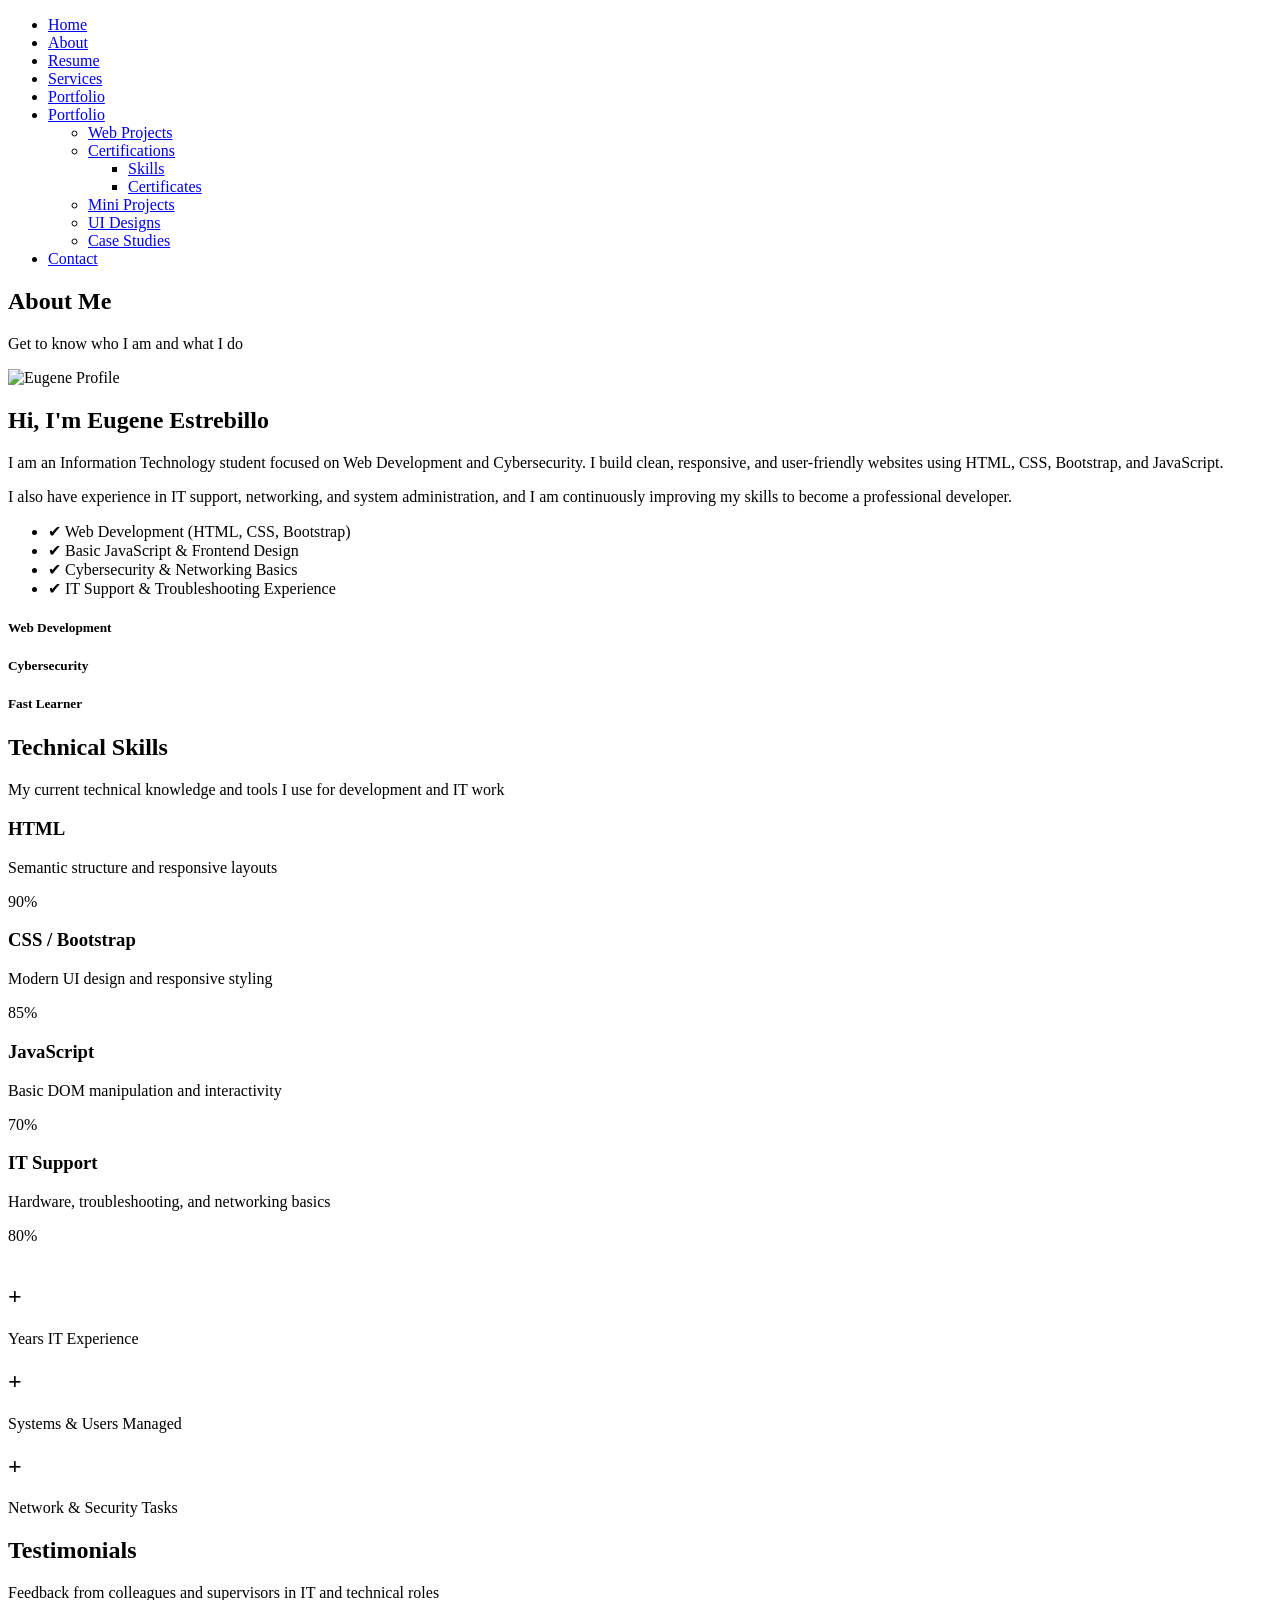
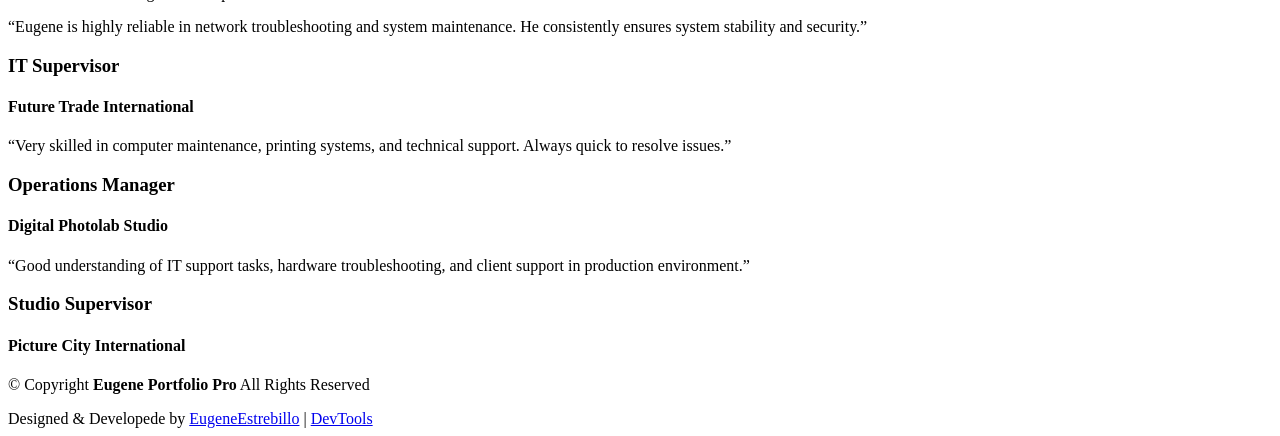
==== about.html @ 94ea8b8a "Add files via upload" ====
<!DOCTYPE html>
<html lang="en">

<head>
  <meta charset="utf-8">
  <meta content="width=device-width, initial-scale=1.0" name="viewport">
  <title>About - Eugene Estrebillo | Portfolio</title>
  <meta name="description" content="">
  <meta name="keywords" content="">

  <!-- Favicons -->
  <link href="assets/img/favicon.png" rel="icon">
  <link href="assets/img/apple-touch-icon.png" rel="apple-touch-icon">

  <!-- Fonts -->
  <link href="https://fonts.googleapis.com" rel="preconnect">
  <link href="https://fonts.gstatic.com" rel="preconnect" crossorigin>
  <link href="https://fonts.googleapis.com/css2?family=Roboto:ital,wght@0,100;0,300;0,400;0,500;0,700;0,900;1,100;1,300;1,400;1,500;1,700;1,900&family=Poppins:ital,wght@0,100;0,200;0,300;0,400;0,500;0,600;0,700;0,800;0,900;1,100;1,200;1,300;1,400;1,500;1,600;1,700;1,800;1,900&family=Raleway:ital,wght@0,100;0,200;0,300;0,400;0,500;0,600;0,700;0,800;0,900;1,100;1,200;1,300;1,400;1,500;1,600;1,700;1,800;1,900&display=swap" rel="stylesheet">

  <!-- Vendor CSS Files -->
  <link href="assets/vendor/bootstrap/css/bootstrap.min.css" rel="stylesheet">
  <link href="assets/vendor/bootstrap-icons/bootstrap-icons.css" rel="stylesheet">
  <link href="assets/vendor/aos/aos.css" rel="stylesheet">
  <link href="assets/vendor/swiper/swiper-bundle.min.css" rel="stylesheet">
  <link href="assets/vendor/glightbox/css/glightbox.min.css" rel="stylesheet">

  <!-- Main CSS File -->
  <link href="assets/css/main.css" rel="stylesheet">


</head>

<body class="about-page">

  <header id="header" class="header d-flex align-items-center light-background sticky-top">
    <div class="container position-relative d-flex align-items-center justify-content-between">

      <!-- <a href="index.html" class="logo d-flex align-items-center me-auto me-xl-0">
      <img src="assets/img/logo.webp" alt="">
      <h1 class="sitename">FolioOne</h1> 
    </a> -->

      <nav id="navmenu" class="navmenu">
        <ul>
          <li><a href="index.html">Home</a></li>
          <li><a href="about.html" class="active">About</a></li>
          <li><a href="resume.html">Resume</a></li>
          <li><a href="services.html">Services</a></li>
          <li><a href="portfolio.html">Portfolio</a></li>
          <li class="dropdown"><a href="#"><span>Portfolio</span> <i class="bi bi-chevron-down toggle-dropdown"></i></a>
        <ul>
          <li><a href="#">Web Projects</a></li>
          <li class="dropdown"><a href="#"><span>Certifications</span> <i class="bi bi-chevron-down toggle-dropdown"></i></a>
            <ul>
              <li><a href="skills.html">Skills</a></li>
              <li><a href="certificates.html">Certificates</a></li>
            </ul>
          </li>
          <li><a href="#">Mini Projects</a></li>
          <li><a href="#">UI Designs</a></li>
          <li><a href="#">Case Studies</a></li>
          </ul>
        </li>
          <li><a href="contact.html">Contact</a></li>
        </ul>
        <i class="mobile-nav-toggle d-xl-none bi bi-list"></i>
      </nav>

      <div class="header-social-links">
        <a href="#" class="twitter"><i class="bi bi-twitter-x"></i></a>
        <a href="#" class="facebook"><i class="bi bi-facebook"></i></a>
        <a href="#" class="instagram"><i class="bi bi-instagram"></i></a>
        <a href="#" class="linkedin"><i class="bi bi-linkedin"></i></a>
      </div>

    </div>
  </header>

  <main class="main">

   <!-- About Section -->
<section id="about" class="about section">

  <div class="container section-title">
    <h2>About Me</h2>
    <p>Get to know who I am and what I do</p>
  </div>

  <div class="container">

    <div class="row align-items-center gy-5 mb-5">

      <!-- IMAGE -->
      <div class="col-lg-5">
        <img src="assets/img/profile/eugene.jpg" class="img-fluid rounded shadow" alt="Eugene Profile">
      </div>

      <!-- TEXT -->
      <div class="col-lg-7">

        <h2>Hi, I'm Eugene Estrebillo</h2>

        <p>
          I am an Information Technology student focused on Web Development and Cybersecurity.
          I build clean, responsive, and user-friendly websites using HTML, CSS, Bootstrap, and JavaScript.
        </p>

        <p>
          I also have experience in IT support, networking, and system administration,
          and I am continuously improving my skills to become a professional developer.
        </p>

        <ul>
          <li>✔ Web Development (HTML, CSS, Bootstrap)</li>
          <li>✔ Basic JavaScript & Frontend Design</li>
          <li>✔ Cybersecurity & Networking Basics</li>
          <li>✔ IT Support & Troubleshooting Experience</li>
        </ul>

      </div>

    </div>

    <!-- SKILLS -->
    <div class="row g-4 text-center">

      <div class="col-md-4">
        <div class="p-3 border rounded shadow-sm">
          <i class="bi bi-code-slash fs-2"></i>
          <h5 class="mt-2">Web Development</h5>
        </div>
      </div>

      <div class="col-md-4">
        <div class="p-3 border rounded shadow-sm">
          <i class="bi bi-shield-lock fs-2"></i>
          <h5 class="mt-2">Cybersecurity</h5>
        </div>
      </div>

      <div class="col-md-4">
        <div class="p-3 border rounded shadow-sm">
          <i class="bi bi-lightning fs-2"></i>
          <h5 class="mt-2">Fast Learner</h5>
        </div>
      </div>

    </div>

  </div>

</section>


<!-- Skills Section -->
<section id="skills" class="skills section">

  <div class="container section-title">
    <h2>Technical Skills</h2>
    <p>My current technical knowledge and tools I use for development and IT work</p>
  </div>

  <div class="container">

    <div class="row g-4 skills-animation">

      <div class="col-md-6 col-lg-3">
        <div class="skill-box">
          <h3>HTML</h3>
          <p>Semantic structure and responsive layouts</p>
          <span class="text-end d-block">90%</span>
          <div class="progress">
            <div class="progress-bar" role="progressbar" aria-valuenow="90"></div>
          </div>
        </div>
      </div>

      <div class="col-md-6 col-lg-3">
        <div class="skill-box">
          <h3>CSS / Bootstrap</h3>
          <p>Modern UI design and responsive styling</p>
          <span class="text-end d-block">85%</span>
          <div class="progress">
            <div class="progress-bar" role="progressbar" aria-valuenow="85"></div>
          </div>
        </div>
      </div>

      <div class="col-md-6 col-lg-3">
        <div class="skill-box">
          <h3>JavaScript</h3>
          <p>Basic DOM manipulation and interactivity</p>
          <span class="text-end d-block">70%</span>
          <div class="progress">
            <div class="progress-bar" role="progressbar" aria-valuenow="70"></div>
          </div>
        </div>
      </div>

      <div class="col-md-6 col-lg-3">
        <div class="skill-box">
          <h3>IT Support</h3>
          <p>Hardware, troubleshooting, and networking basics</p>
          <span class="text-end d-block">80%</span>
          <div class="progress">
            <div class="progress-bar" role="progressbar" aria-valuenow="80"></div>
          </div>
        </div>
      </div>

    </div>

  </div>

</section>
    <!-- Stats Section -->
<section id="stats" class="stats section dark-background">

  <div class="container" data-aos="fade-up" data-aos-delay="100">

    <div class="row align-items-center">

      <!-- Optional avatars (pwede mo palitan or tanggalin) -->
      <div class="col-lg-4" data-aos="fade-up" data-aos-delay="200">
        <div class="avatars d-flex align-items-center">
          <img src="assets/img/profile/eugene.jpg" class="rounded-circle" alt="">
        </div>
      </div>

      <div class="col-lg-8">
        <div class="row counters">

          <div class="col-md-4" data-aos="fade-up" data-aos-delay="300">
            <h2><span class="purecounter" data-purecounter-start="0" data-purecounter-end="5" data-purecounter-duration="1"></span>+</h2>
            <p>Years IT Experience</p>
          </div>

          <div class="col-md-4" data-aos="fade-up" data-aos-delay="400">
            <h2><span class="purecounter" data-purecounter-start="0" data-purecounter-end="100" data-purecounter-duration="1"></span>+</h2>
            <p>Systems & Users Managed</p>
          </div>

          <div class="col-md-4" data-aos="fade-up" data-aos-delay="500">
            <h2><span class="purecounter" data-purecounter-start="0" data-purecounter-end="50" data-purecounter-duration="1"></span>+</h2>
            <p>Network & Security Tasks</p>
          </div>

        </div>
      </div>

    </div>
  </div>

</section>


<!-- Testimonials Section -->
<section id="testimonials" class="testimonials section">

  <div class="container section-title" data-aos="fade-up">
    <h2>Testimonials</h2>
    <p>Feedback from colleagues and supervisors in IT and technical roles</p>
  </div>

  <div class="container" data-aos="fade-up" data-aos-delay="100">

    <div class="swiper init-swiper">
      <script type="application/json" class="swiper-config">
        {
          "loop": true,
          "speed": 600,
          "autoplay": {
            "delay": 5000
          },
          "slidesPerView": "auto",
          "pagination": {
            "el": ".swiper-pagination",
            "type": "bullets",
            "clickable": true
          }
        }
      </script>

      <div class="swiper-wrapper">

        <!-- TESTIMONIAL 1 -->
        <div class="swiper-slide">
          <div class="testimonial-item">
            <p>
              “Eugene is highly reliable in network troubleshooting and system maintenance. He consistently ensures system stability and security.”
            </p>
            <h3>IT Supervisor</h3>
            <h4>Future Trade International</h4>
          </div>
        </div>

        <!-- TESTIMONIAL 2 -->
        <div class="swiper-slide">
          <div class="testimonial-item">
            <p>
              “Very skilled in computer maintenance, printing systems, and technical support. Always quick to resolve issues.”
            </p>
            <h3>Operations Manager</h3>
            <h4>Digital Photolab Studio</h4>
          </div>
        </div>

        <!-- TESTIMONIAL 3 -->
        <div class="swiper-slide">
          <div class="testimonial-item">
            <p>
              “Good understanding of IT support tasks, hardware troubleshooting, and client support in production environment.”
            </p>
            <h3>Studio Supervisor</h3>
            <h4>Picture City International</h4>
          </div>
        </div>

      </div>

      <div class="swiper-pagination"></div>
    </div>

  </div>

</section>
  </main>

    <footer id="footer" class="footer">

    <div class="container">
      <div class="copyright text-center ">
        <p>© <span>Copyright</span> <strong class="px-1 sitename">Eugene Portfolio Pro</strong> <span>All Rights Reserved<br></span></p>
      </div>
      <div class="social-links d-flex justify-content-center">
        <a href=""><i class="bi bi-twitter-x"></i></a>
        <a href=""><i class="bi bi-facebook"></i></a>
        <a href=""><i class="bi bi-instagram"></i></a>
        <a href=""><i class="bi bi-linkedin"></i></a>
      </div>
      <div class="credits">

        Designed & Developede by <a href="https://www.facebook.com/eugeneeugeneeu/">EugeneEstrebillo</a> | <a href="https://www.facebook.com/eugeneeugeneeu/">DevTools</a>
      </div>
    </div>

  </footer>

  <!-- Scroll Top -->
  <a href="#" id="scroll-top" class="scroll-top d-flex align-items-center justify-content-center"><i class="bi bi-arrow-up-short"></i></a>

  <!-- Preloader -->
  <div id="preloader"></div>

  <!-- Vendor JS Files -->
  <script src="assets/vendor/bootstrap/js/bootstrap.bundle.min.js"></script>
  <script src="assets/vendor/php-email-form/validate.js"></script>
  <script src="assets/vendor/aos/aos.js"></script>
  <script src="assets/vendor/typed.js/typed.umd.js"></script>
  <script src="assets/vendor/waypoints/noframework.waypoints.js"></script>
  <script src="assets/vendor/purecounter/purecounter_vanilla.js"></script>
  <script src="assets/vendor/swiper/swiper-bundle.min.js"></script>
  <script src="assets/vendor/imagesloaded/imagesloaded.pkgd.min.js"></script>
  <script src="assets/vendor/isotope-layout/isotope.pkgd.min.js"></script>
  <script src="assets/vendor/glightbox/js/glightbox.min.js"></script>

  <!-- Main JS File -->
  <script src="assets/js/main.js"></script>

</body>

</html>
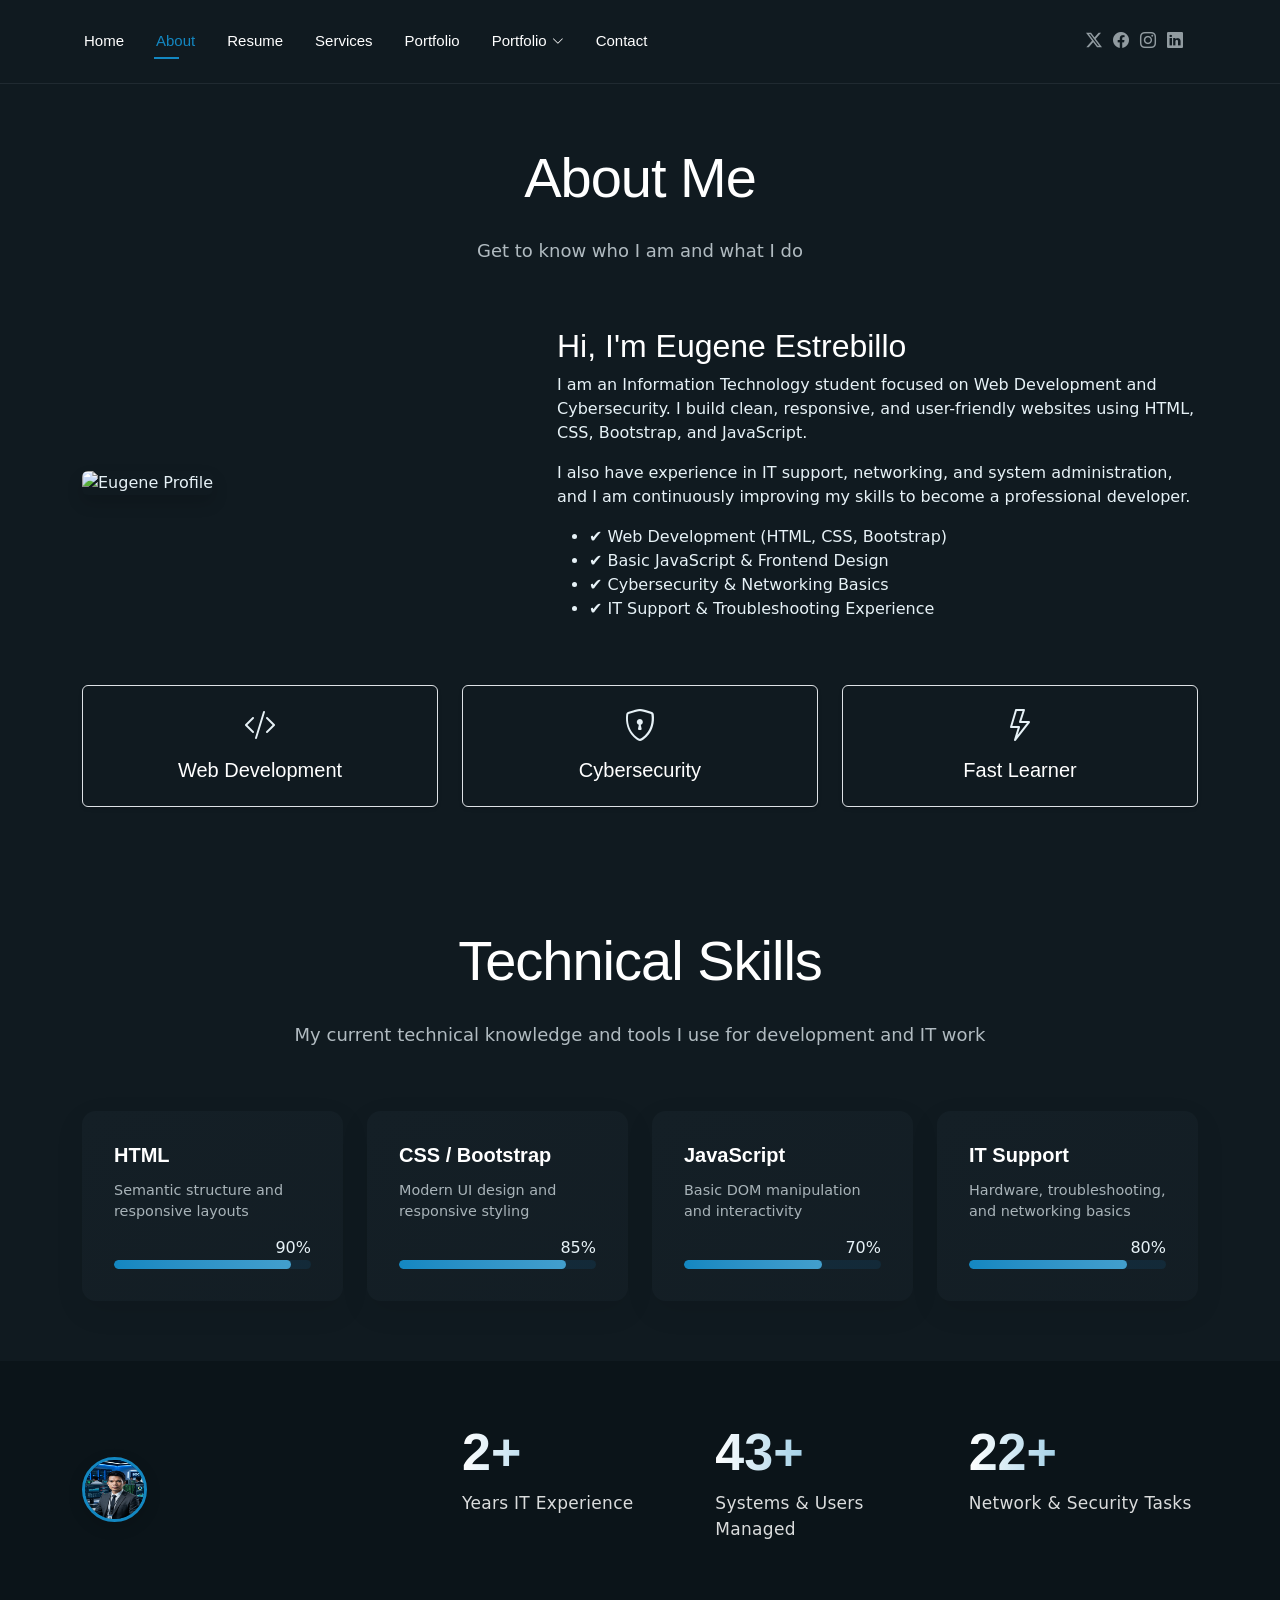
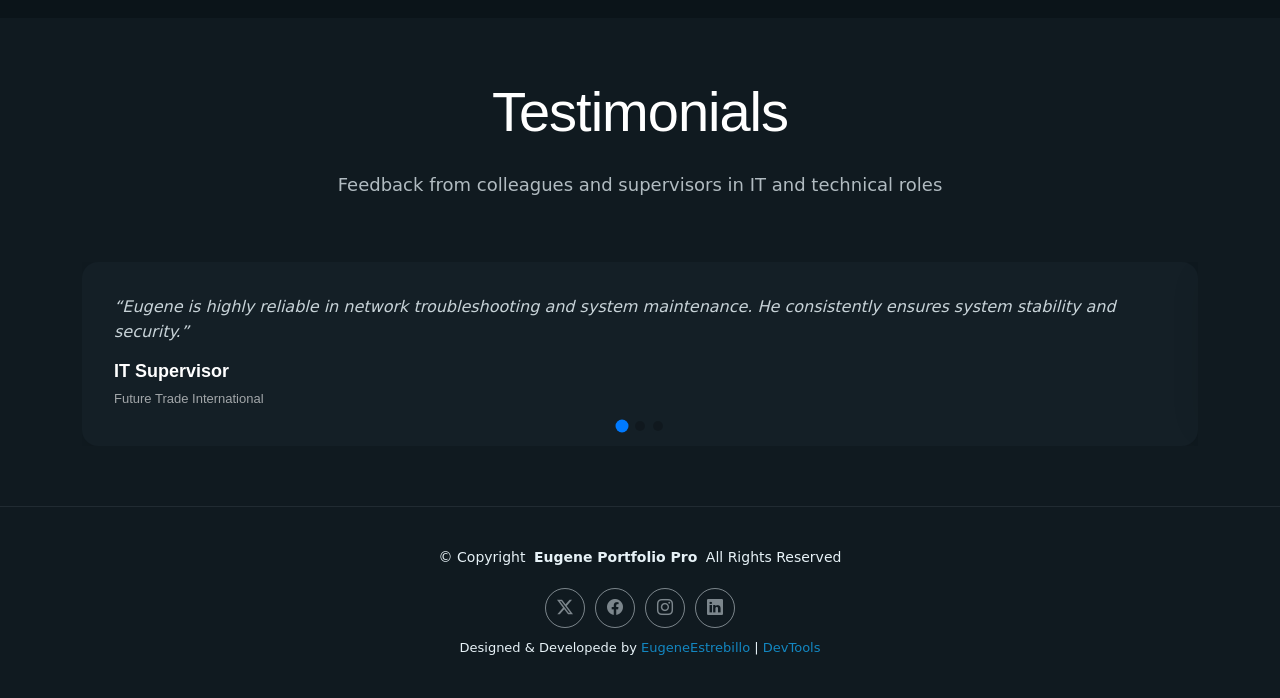
==== commit 0f603681: "Update about.html" ====
--- a/about.html
+++ b/about.html
@@ -223,7 +223,7 @@
       <!-- Optional avatars (pwede mo palitan or tanggalin) -->
       <div class="col-lg-4" data-aos="fade-up" data-aos-delay="200">
         <div class="avatars d-flex align-items-center">
-          <img src="assets/img/profile/eugene.jpg" class="rounded-circle" alt="">
+          <img src="assets/img/profile/eugene.png" class="rounded-circle" alt="">
         </div>
       </div>
 
@@ -369,4 +369,4 @@
 
 </body>
 
-</html>+</html>
--- a/assets/css/main.css
+++ b/assets/css/main.css
@@ -0,0 +1,2837 @@
+
+
+/*--------------------------------------------------------------
+# Font & Color Variables
+# Help: https://bootstrapmade.com/color-system/
+--------------------------------------------------------------*/
+/* Fonts */
+:root {
+  --default-font: "Roboto",  system-ui, -apple-system, "Segoe UI", Roboto, "Helvetica Neue", Arial, "Noto Sans", "Liberation Sans", sans-serif, "Apple Color Emoji", "Segoe UI Emoji", "Segoe UI Symbol", "Noto Color Emoji";
+  --heading-font: "Raleway",  sans-serif;
+  --nav-font: "Poppins",  sans-serif;
+}
+
+/* Global Colors - The following color variables are used throughout the website. Updating them here will change the color scheme of the entire website */
+:root { 
+  --background-color: #101a20; /* Background color for the entire website, including individual sections */
+  --default-color: #e7f2f7; /* Default color used for the majority of the text content across the entire website */
+  --heading-color: #ffffff; /* Color for headings, subheadings and title throughout the website */
+  --accent-color: #1387c1; /* Accent color that represents your brand on the website. It's used for buttons, links, and other elements that need to stand out */
+  --surface-color: #141f26; /* The surface color is used as a background of boxed elements within sections, such as cards, icon boxes, or other elements that require a visual separation from the global background. */
+  --contrast-color: #ffffff; /* Contrast color for text, ensuring readability against backgrounds of accent, heading, or default colors. */
+}
+
+/* Nav Menu Colors - The following color variables are used specifically for the navigation menu. They are separate from the global colors to allow for more customization options */
+:root {
+  --nav-color: #ffffff;  /* The default color of the main navmenu links */
+  --nav-hover-color: #1387c1; /* Applied to main navmenu links when they are hovered over or active */
+  --nav-mobile-background-color: #213642; /* Used as the background color for mobile navigation menu */
+  --nav-dropdown-background-color: #051117; /* Used as the background color for dropdown items that appear when hovering over primary navigation items */
+  --nav-dropdown-color: #e7f2f7; /* Used for navigation links of the dropdown items in the navigation menu. */
+  --nav-dropdown-hover-color: #1387c1; /* Similar to --nav-hover-color, this color is applied to dropdown navigation links when they are hovered over. */
+}
+
+/* Color Presets - These classes override global colors when applied to any section or element, providing reuse of the sam color scheme. */
+
+.light-background {
+  --background-color: #142027;
+  --surface-color: #325264;
+}
+
+.dark-background {
+  --background-color: #0b1419;
+  --default-color: #ffffff;
+  --heading-color: #ffffff;
+  --surface-color: #252525;
+  --contrast-color: #ffffff;
+}
+
+/* Smooth scroll */
+:root {
+  scroll-behavior: smooth;
+}
+
+/*--------------------------------------------------------------
+# General Styling & Shared Classes
+--------------------------------------------------------------*/
+body {
+  color: var(--default-color);
+  background-color: var(--background-color);
+  font-family: var(--default-font);
+}
+
+a {
+  color: var(--accent-color);
+  text-decoration: none;
+  transition: 0.3s;
+}
+
+a:hover {
+  color: color-mix(in srgb, var(--accent-color), transparent 25%);
+  text-decoration: none;
+}
+
+h1,
+h2,
+h3,
+h4,
+h5,
+h6 {
+  color: var(--heading-color);
+  font-family: var(--heading-font);
+}
+
+/* PHP Email Form Messages
+------------------------------*/
+.php-email-form .error-message {
+  display: none;
+  background: #df1529;
+  color: #ffffff;
+  text-align: left;
+  padding: 15px;
+  margin-bottom: 24px;
+  font-weight: 600;
+}
+
+.php-email-form .sent-message {
+  display: none;
+  color: #ffffff;
+  background: #059652;
+  text-align: center;
+  padding: 15px;
+  margin-bottom: 24px;
+  font-weight: 600;
+}
+
+.php-email-form .loading {
+  display: none;
+  background: var(--surface-color);
+  text-align: center;
+  padding: 15px;
+  margin-bottom: 24px;
+}
+
+.php-email-form .loading:before {
+  content: "";
+  display: inline-block;
+  border-radius: 50%;
+  width: 24px;
+  height: 24px;
+  margin: 0 10px -6px 0;
+  border: 3px solid var(--accent-color);
+  border-top-color: var(--surface-color);
+  animation: php-email-form-loading 1s linear infinite;
+}
+
+@keyframes php-email-form-loading {
+  0% {
+    transform: rotate(0deg);
+  }
+
+  100% {
+    transform: rotate(360deg);
+  }
+}
+
+/*--------------------------------------------------------------
+# Global Header
+--------------------------------------------------------------*/
+.header {
+  --background-color: rgba(255, 255, 255, 0);
+  color: var(--default-color);
+  background-color: var(--background-color);
+  padding: 15px 0;
+  transition: all 0.5s;
+  z-index: 997;
+  border-bottom: 1px solid color-mix(in srgb, var(--default-color), transparent 92%);
+}
+
+.header .logo {
+  line-height: 1;
+}
+
+.header .logo img {
+  max-height: 36px;
+  margin-right: 8px;
+}
+
+.header .logo h1 {
+  font-size: 32px;
+  margin: 0;
+  font-weight: 400;
+  color: var(--heading-color);
+}
+
+.header .header-social-links {
+  padding-right: 15px;
+}
+
+.header .header-social-links a {
+  color: color-mix(in srgb, var(--default-color), transparent 40%);
+  padding-left: 6px;
+  display: inline-block;
+  transition: 0.3s;
+  font-size: 16px;
+}
+
+.header .header-social-links a:hover {
+  color: var(--default-color);
+}
+
+.header .header-social-links a i {
+  line-height: 0px;
+}
+
+@media (max-width: 1200px) {
+  .header .logo {
+    order: 1;
+  }
+
+  .header .header-social-links {
+    order: 2;
+  }
+
+  .header .navmenu {
+    order: 3;
+  }
+}
+
+/* Global Header on Scroll
+------------------------------*/
+.scrolled .header {
+  --background-color: rgba(16, 26, 32, 0.9);
+}
+
+/*--------------------------------------------------------------
+# Navigation Menu
+--------------------------------------------------------------*/
+/* Desktop Navigation */
+@media (min-width: 1200px) {
+  .navmenu {
+    padding: 0;
+  }
+
+  .navmenu ul {
+    margin: 0;
+    padding: 0;
+    display: flex;
+    list-style: none;
+    align-items: center;
+  }
+
+  .navmenu li {
+    position: relative;
+  }
+
+  .navmenu>ul>li {
+    white-space: nowrap;
+    padding: 15px 28px 15px 0;
+  }
+
+  .navmenu>ul>li:last-child {
+    padding-right: 0;
+  }
+
+  .navmenu a,
+  .navmenu a:focus {
+    color: var(--nav-color);
+    font-size: 15px;
+    padding: 0 2px;
+    font-family: var(--nav-font);
+    font-weight: 400;
+    display: flex;
+    align-items: center;
+    justify-content: space-between;
+    white-space: nowrap;
+    transition: 0.3s;
+    position: relative;
+  }
+
+  .navmenu a i,
+  .navmenu a:focus i {
+    font-size: 12px;
+    line-height: 0;
+    margin-left: 5px;
+    transition: 0.3s;
+  }
+
+  .navmenu>ul>li>a:before {
+    content: "";
+    position: absolute;
+    height: 2px;
+    bottom: -6px;
+    left: 0;
+    background-color: var(--nav-hover-color);
+    visibility: hidden;
+    width: 0px;
+    transition: all 0.3s ease-in-out 0s;
+  }
+
+  .navmenu a:hover:before,
+  .navmenu li:hover>a:before,
+  .navmenu .active:before {
+    visibility: visible;
+    width: 25px;
+  }
+
+  .navmenu li:hover>a,
+  .navmenu .active,
+  .navmenu .active:focus {
+    color: var(--nav-hover-color);
+  }
+
+  .navmenu .dropdown ul {
+    margin: 0;
+    padding: 10px 0;
+    background: var(--nav-dropdown-background-color);
+    display: block;
+    position: absolute;
+    visibility: hidden;
+    left: -5px;
+    top: 130%;
+    opacity: 0;
+    transition: 0.3s;
+    border-radius: 4px;
+    z-index: 99;
+    box-shadow: 0px 0px 30px rgba(0, 0, 0, 0.1);
+  }
+
+  .navmenu .dropdown ul li {
+    min-width: 200px;
+  }
+
+  .navmenu .dropdown ul a {
+    padding: 10px 20px;
+    font-size: 15px;
+    text-transform: none;
+    color: var(--nav-dropdown-color);
+  }
+
+  .navmenu .dropdown ul a i {
+    font-size: 12px;
+  }
+
+  .navmenu .dropdown ul a:hover,
+  .navmenu .dropdown ul .active:hover,
+  .navmenu .dropdown ul li:hover>a {
+    color: var(--nav-dropdown-hover-color);
+  }
+
+  .navmenu .dropdown:hover>ul {
+    opacity: 1;
+    top: 100%;
+    visibility: visible;
+  }
+
+  .navmenu .dropdown .dropdown ul {
+    top: 0;
+    left: -90%;
+    visibility: hidden;
+  }
+
+  .navmenu .dropdown .dropdown:hover>ul {
+    opacity: 1;
+    top: 0;
+    left: -100%;
+    visibility: visible;
+  }
+}
+
+/* Mobile Navigation */
+@media (max-width: 1199px) {
+  .mobile-nav-toggle {
+    color: var(--nav-color);
+    font-size: 28px;
+    line-height: 0;
+    margin-right: 10px;
+    cursor: pointer;
+    transition: color 0.3s;
+  }
+
+  .navmenu {
+    padding: 0;
+    z-index: 9997;
+  }
+
+  .navmenu ul {
+    display: none;
+    list-style: none;
+    position: absolute;
+    inset: 60px 20px 20px 20px;
+    padding: 10px 0;
+    margin: 0;
+    border-radius: 6px;
+    background-color: var(--nav-mobile-background-color);
+    border: 1px solid color-mix(in srgb, var(--default-color), transparent 90%);
+    box-shadow: none;
+    overflow-y: auto;
+    transition: 0.3s;
+    z-index: 9998;
+  }
+
+  .navmenu a,
+  .navmenu a:focus {
+    color: var(--nav-dropdown-color);
+    padding: 10px 20px;
+    font-family: var(--nav-font);
+    font-size: 17px;
+    font-weight: 500;
+    display: flex;
+    align-items: center;
+    justify-content: space-between;
+    white-space: nowrap;
+    transition: 0.3s;
+  }
+
+  .navmenu a i,
+  .navmenu a:focus i {
+    font-size: 12px;
+    line-height: 0;
+    margin-left: 5px;
+    width: 30px;
+    height: 30px;
+    display: flex;
+    align-items: center;
+    justify-content: center;
+    border-radius: 50%;
+    transition: 0.3s;
+    background-color: color-mix(in srgb, var(--accent-color), transparent 90%);
+  }
+
+  .navmenu a i:hover,
+  .navmenu a:focus i:hover {
+    background-color: var(--accent-color);
+    color: var(--contrast-color);
+  }
+
+  .navmenu a:hover,
+  .navmenu .active,
+  .navmenu .active:focus {
+    color: var(--nav-dropdown-hover-color);
+  }
+
+  .navmenu .active i,
+  .navmenu .active:focus i {
+    background-color: var(--accent-color);
+    color: var(--contrast-color);
+    transform: rotate(180deg);
+  }
+
+  .navmenu .dropdown ul {
+    position: static;
+    display: none;
+    z-index: 99;
+    padding: 10px 0;
+    margin: 10px 20px;
+    background-color: var(--nav-dropdown-background-color);
+    transition: all 0.5s ease-in-out;
+  }
+
+  .navmenu .dropdown ul ul {
+    background-color: rgba(33, 37, 41, 0.1);
+  }
+
+  .navmenu .dropdown>.dropdown-active {
+    display: block;
+    background-color: rgba(33, 37, 41, 0.03);
+  }
+
+  .mobile-nav-active {
+    overflow: hidden;
+  }
+
+  .mobile-nav-active .mobile-nav-toggle {
+    color: #fff;
+    position: absolute;
+    font-size: 32px;
+    top: 15px;
+    right: 15px;
+    margin-right: 0;
+    z-index: 9999;
+  }
+
+  .mobile-nav-active .navmenu {
+    position: fixed;
+    overflow: hidden;
+    inset: 0;
+    background: rgba(33, 37, 41, 0.8);
+    transition: 0.3s;
+  }
+
+  .mobile-nav-active .navmenu>ul {
+    display: block;
+  }
+}
+
+/*--------------------------------------------------------------
+# Global Footer
+--------------------------------------------------------------*/
+.footer {
+  color: var(--default-color);
+  background-color: var(--background-color);
+  font-size: 14px;
+  padding: 40px 0;
+  position: relative;
+  border-top: 1px solid color-mix(in srgb, var(--default-color), transparent 92%);
+}
+
+.footer .copyright p {
+  margin-bottom: 0;
+}
+
+.footer .social-links {
+  margin-top: 20px;
+}
+
+.footer .social-links a {
+  display: flex;
+  align-items: center;
+  justify-content: center;
+  width: 40px;
+  height: 40px;
+  border-radius: 50%;
+  border: 1px solid color-mix(in srgb, var(--default-color), transparent 50%);
+  font-size: 16px;
+  color: color-mix(in srgb, var(--default-color), transparent 50%);
+  margin: 0 5px;
+  transition: 0.3s;
+}
+
+.footer .social-links a:hover {
+  color: var(--accent-color);
+  border-color: var(--accent-color);
+}
+
+.footer .credits {
+  margin-top: 10px;
+  font-size: 13px;
+  text-align: center;
+}
+
+/*--------------------------------------------------------------
+# Preloader
+--------------------------------------------------------------*/
+#preloader {
+  position: fixed;
+  inset: 0;
+  z-index: 9999;
+  overflow: hidden;
+  background-color: var(--background-color);
+  transition: all 0.6s ease-out;
+  width: 100%;
+  height: 100vh;
+}
+
+#preloader:before,
+#preloader:after {
+  content: "";
+  position: absolute;
+  border: 4px solid var(--accent-color);
+  border-radius: 50%;
+  animation: animate-preloader 2s cubic-bezier(0, 0.2, 0.8, 1) infinite;
+}
+
+#preloader:after {
+  animation-delay: -0.5s;
+}
+
+@keyframes animate-preloader {
+  0% {
+    width: 10px;
+    height: 10px;
+    top: calc(50% - 5px);
+    left: calc(50% - 5px);
+    opacity: 1;
+  }
+
+  100% {
+    width: 72px;
+    height: 72px;
+    top: calc(50% - 36px);
+    left: calc(50% - 36px);
+    opacity: 0;
+  }
+}
+
+/*--------------------------------------------------------------
+# Scroll Top Button
+--------------------------------------------------------------*/
+.scroll-top {
+  position: fixed;
+  visibility: hidden;
+  opacity: 0;
+  right: 15px;
+  bottom: -15px;
+  z-index: 99999;
+  background-color: var(--accent-color);
+  width: 44px;
+  height: 44px;
+  border-radius: 50px;
+  transition: all 0.4s;
+}
+
+.scroll-top i {
+  font-size: 24px;
+  color: var(--contrast-color);
+  line-height: 0;
+}
+
+.scroll-top:hover {
+  background-color: color-mix(in srgb, var(--accent-color), transparent 20%);
+  color: var(--contrast-color);
+}
+
+.scroll-top.active {
+  visibility: visible;
+  opacity: 1;
+  bottom: 15px;
+}
+
+/*--------------------------------------------------------------
+# Disable aos animation delay on mobile devices
+--------------------------------------------------------------*/
+@media screen and (max-width: 768px) {
+  [data-aos-delay] {
+    transition-delay: 0 !important;
+  }
+}
+
+/*--------------------------------------------------------------
+# Global Page Titles & Breadcrumbs
+--------------------------------------------------------------*/
+.page-title {
+  color: var(--default-color);
+  background-color: var(--background-color);
+  position: relative;
+}
+
+.page-title .heading {
+  padding: 80px 0;
+  border-top: 1px solid color-mix(in srgb, var(--default-color), transparent 90%);
+}
+
+.page-title .heading h1 {
+  font-size: 38px;
+  font-weight: 700;
+}
+
+.page-title nav {
+  background-color: color-mix(in srgb, var(--default-color), transparent 96%);
+  padding: 20px 0;
+}
+
+.page-title nav ol {
+  display: flex;
+  flex-wrap: wrap;
+  list-style: none;
+  padding: 0;
+  margin: 0;
+  font-size: 16px;
+  font-weight: 400;
+}
+
+.page-title nav ol li+li {
+  padding-left: 10px;
+}
+
+.page-title nav ol li+li::before {
+  content: "/";
+  display: inline-block;
+  padding-right: 10px;
+  color: color-mix(in srgb, var(--default-color), transparent 70%);
+}
+
+/*--------------------------------------------------------------
+# Global Sections
+--------------------------------------------------------------*/
+section,
+.section {
+  color: var(--default-color);
+  background-color: var(--background-color);
+  padding: 60px 0;
+  scroll-margin-top: 100px;
+  overflow: clip;
+}
+
+@media (max-width: 1199px) {
+
+  section,
+  .section {
+    scroll-margin-top: 66px;
+  }
+}
+
+/*--------------------------------------------------------------
+# Global Section Titles
+--------------------------------------------------------------*/
+.section-title {
+  text-align: center;
+  padding-bottom: 60px;
+  position: relative;
+}
+
+.section-title h2 {
+  font-size: 3.5rem;
+  font-weight: 400;
+  line-height: 1.2;
+  color: var(--heading-color);
+  margin-bottom: 1.5rem;
+  letter-spacing: -1px;
+}
+
+@media (max-width: 768px) {
+  .section-title h2 {
+    font-size: 2.5rem;
+  }
+}
+
+.section-title p {
+  font-size: 1.125rem;
+  line-height: 1.8;
+  color: color-mix(in srgb, var(--default-color), transparent 25%);
+  max-width: 900px;
+  margin: 0 auto;
+  text-wrap: balance;
+}
+
+/*--------------------------------------------------------------
+# Hero Section
+--------------------------------------------------------------*/
+.hero {
+  padding: 80px 0;
+  min-height: 100vh;
+  display: flex;
+  align-items: center;
+}
+
+.hero .hero-content h1 {
+  font-size: 3.5rem;
+  font-weight: 700;
+  margin-bottom: 1rem;
+  line-height: 1.2;
+}
+
+.hero .hero-content h1 .highlight {
+  color: var(--accent-color);
+  position: relative;
+}
+
+.hero .hero-content h1 .highlight::after {
+  content: "";
+  position: absolute;
+  bottom: 0;
+  left: 0;
+  width: 100%;
+  height: 3px;
+  background: linear-gradient(90deg, var(--accent-color), color-mix(in srgb, var(--accent-color), transparent 50%));
+  border-radius: 2px;
+}
+
+@media (max-width: 768px) {
+  .hero .hero-content h1 {
+    font-size: 2.5rem;
+  }
+}
+
+.hero .hero-content h2 {
+  font-size: 1.5rem;
+  font-weight: 400;
+  margin-bottom: 2rem;
+  color: color-mix(in srgb, var(--default-color), transparent 20%);
+}
+
+.hero .hero-content h2 .typed {
+  color: var(--accent-color);
+  font-weight: 600;
+}
+
+@media (max-width: 768px) {
+  .hero .hero-content h2 {
+    font-size: 1.25rem;
+  }
+}
+
+.hero .hero-content p {
+  font-size: 1.1rem;
+  line-height: 1.6;
+  margin-bottom: 2.5rem;
+  color: color-mix(in srgb, var(--default-color), transparent 30%);
+}
+
+.hero .hero-actions {
+  display: flex;
+  gap: 1rem;
+  margin-bottom: 3rem;
+}
+
+.hero .hero-actions .btn {
+  padding: 12px 30px;
+  border-radius: 50px;
+  font-weight: 600;
+  text-decoration: none;
+  transition: all 0.3s ease;
+  border: 2px solid;
+}
+
+.hero .hero-actions .btn.btn-primary {
+  background: var(--accent-color);
+  color: var(--contrast-color);
+  border-color: var(--accent-color);
+}
+
+.hero .hero-actions .btn.btn-primary:hover {
+  background: color-mix(in srgb, var(--accent-color), black 15%);
+  border-color: color-mix(in srgb, var(--accent-color), black 15%);
+  transform: translateY(-2px);
+}
+
+.hero .hero-actions .btn.btn-outline {
+  background: transparent;
+  color: var(--accent-color);
+  border-color: var(--accent-color);
+}
+
+.hero .hero-actions .btn.btn-outline:hover {
+  transform: translateY(-2px);
+}
+
+@media (max-width: 576px) {
+  .hero .hero-actions {
+    flex-direction: column;
+  }
+
+  .hero .hero-actions .btn {
+    text-align: center;
+  }
+}
+
+.hero .social-links {
+  display: flex;
+  gap: 1rem;
+}
+
+.hero .social-links a {
+  width: 45px;
+  height: 45px;
+  background: var(--surface-color);
+  border-radius: 50%;
+  display: flex;
+  align-items: center;
+  justify-content: center;
+  color: var(--default-color);
+  font-size: 1.2rem;
+  transition: all 0.3s ease;
+}
+
+.hero .social-links a:hover {
+  background: var(--accent-color);
+  color: var(--contrast-color);
+  transform: translateY(-3px);
+  box-shadow: 0 8px 25px color-mix(in srgb, var(--accent-color), transparent 70%);
+}
+
+.hero .hero-image {
+  position: relative;
+}
+
+.hero .hero-image .image-wrapper {
+  position: relative;
+  max-width: 450px;
+  margin: 0 auto;
+}
+
+.hero .hero-image .image-wrapper img {
+  border-radius: 20px;
+  box-shadow: 0 5px 15px color-mix(in srgb, var(--default-color), transparent 95%);
+  transition: transform 0.3s ease;
+}
+
+.hero .hero-image .image-wrapper img:hover {
+  transform: scale(1.02);
+}
+
+.hero .hero-image .floating-elements {
+  position: absolute;
+  top: 0;
+  left: 0;
+  right: 0;
+  bottom: 0;
+  pointer-events: none;
+}
+
+.hero .hero-image .floating-elements .floating-card {
+  position: absolute;
+  background: var(--surface-color);
+  padding: 15px 20px;
+  border-radius: 15px;
+  box-shadow: 0 10px 30px color-mix(in srgb, var(--default-color), transparent 90%);
+  display: flex;
+  align-items: center;
+  gap: 10px;
+  font-weight: 600;
+  animation: float 3s ease-in-out infinite;
+}
+
+.hero .hero-image .floating-elements .floating-card i {
+  font-size: 1.5rem;
+  color: var(--accent-color);
+}
+
+.hero .hero-image .floating-elements .floating-card.design {
+  top: 10%;
+  right: -10%;
+  animation-delay: 0s;
+}
+
+.hero .hero-image .floating-elements .floating-card.code {
+  bottom: 30%;
+  left: -15%;
+  animation-delay: 1s;
+}
+
+.hero .hero-image .floating-elements .floating-card.creativity {
+  top: 60%;
+  right: -5%;
+  animation-delay: 2s;
+}
+
+@media (max-width: 992px) {
+  .hero .hero-image .floating-elements .floating-card {
+    display: none;
+  }
+}
+
+@keyframes float {
+
+  0%,
+  100% {
+    transform: translateY(0px);
+  }
+
+  50% {
+    transform: translateY(-10px);
+  }
+}
+
+@media (max-width: 992px) {
+  .hero .hero-content {
+    text-align: center;
+    margin-bottom: 3rem;
+  }
+}
+
+/*--------------------------------------------------------------
+# About Section
+--------------------------------------------------------------*/
+.about .intro-content .eyebrow {
+  display: inline-block;
+  letter-spacing: 0.12em;
+  text-transform: uppercase;
+  font-size: 12px;
+  color: color-mix(in srgb, var(--default-color), transparent 40%);
+  margin-bottom: 16px;
+}
+
+.about .intro-content .headline {
+  font-family: var(--heading-font);
+  font-weight: 300;
+  line-height: 1.2;
+  font-size: clamp(28px, 4vw, 44px);
+  margin: 0 0 24px 0;
+}
+
+.about .intro-content .lead {
+  font-size: 18px;
+  line-height: 1.8;
+  color: color-mix(in srgb, var(--default-color), transparent 10%);
+  margin-bottom: 24px;
+}
+
+.about .intro-content p {
+  line-height: 1.8;
+  margin-bottom: 24px;
+  color: color-mix(in srgb, var(--default-color), transparent 5%);
+}
+
+.about .intro-content .cta-group {
+  display: flex;
+  gap: 24px;
+  align-items: center;
+  margin-top: 24px;
+}
+
+.about .intro-content .cta-group .btn-ghost {
+  display: inline-flex;
+  align-items: center;
+  gap: 8px;
+  padding: 12px 18px;
+  border-radius: 6px;
+  color: var(--accent-color);
+  background: color-mix(in srgb, var(--accent-color), transparent 92%);
+  border: 1px solid color-mix(in srgb, var(--accent-color), transparent 70%);
+  transition: 0.3s ease-in-out;
+}
+
+.about .intro-content .cta-group .btn-ghost:hover,
+.about .intro-content .cta-group .btn-ghost:focus {
+  color: var(--contrast-color);
+  background: var(--accent-color);
+  border-color: var(--accent-color);
+  outline: none;
+  box-shadow: 0 0 0 3px color-mix(in srgb, var(--accent-color), transparent 70%);
+}
+
+.about .intro-content .cta-group .link-underline {
+  display: inline-flex;
+  align-items: center;
+  gap: 8px;
+  position: relative;
+  color: var(--accent-color);
+  padding-bottom: 4px;
+  transition: 0.3s ease-in-out;
+}
+
+.about .intro-content .cta-group .link-underline::after {
+  content: "";
+  position: absolute;
+  left: 0;
+  right: 0;
+  bottom: 0;
+  height: 1px;
+  background: color-mix(in srgb, var(--accent-color), transparent 40%);
+  transform: scaleX(0.4);
+  transform-origin: left;
+  transition: 0.3s ease-in-out;
+}
+
+.about .intro-content .cta-group .link-underline:hover,
+.about .intro-content .cta-group .link-underline:focus {
+  color: color-mix(in srgb, var(--accent-color), transparent 10%);
+  outline: none;
+}
+
+.about .intro-content .cta-group .link-underline:hover::after,
+.about .intro-content .cta-group .link-underline:focus::after {
+  transform: scaleX(1);
+}
+
+.about .profile-figure {
+  margin: 0;
+}
+
+.about .profile-figure .profile-photo {
+  width: 88%;
+  max-width: 440px;
+  border-radius: 18px;
+  box-shadow: 0 10px 30px color-mix(in srgb, var(--default-color), transparent 92%);
+  transform: translateY(0);
+  transition: transform 0.3s ease-in-out;
+}
+
+.about .profile-figure .profile-caption {
+  margin-top: 24px;
+  display: flex;
+  align-items: center;
+  justify-content: center;
+}
+
+.about .profile-figure .profile-caption .meta {
+  font-size: 14px;
+  color: color-mix(in srgb, var(--default-color), transparent 20%);
+}
+
+.about .profile-figure .profile-caption .meta .funfact {
+  font-size: 13px;
+  margin-top: 4px;
+  color: color-mix(in srgb, var(--default-color), transparent 35%);
+}
+
+.about .profile-figure:hover .profile-photo {
+  transform: translateY(-4px);
+}
+
+.about .skill-item {
+  padding: 24px;
+  border-radius: 6px;
+  transition: 0.3s ease-in-out;
+  background: color-mix(in srgb, var(--surface-color), var(--accent-color) 2%);
+  border: 1px solid color-mix(in srgb, var(--default-color), transparent 88%);
+  height: 100%;
+}
+
+.about .skill-item i {
+  font-size: 24px;
+  color: var(--accent-color);
+  margin-bottom: 16px;
+  display: inline-block;
+}
+
+.about .skill-item h3 {
+  font-size: 16px;
+  margin-bottom: 6px;
+  font-weight: 500;
+}
+
+.about .skill-item p {
+  margin: 0;
+  font-size: 14px;
+  color: color-mix(in srgb, var(--default-color), transparent 25%);
+}
+
+.about .skill-item:hover {
+  transform: translateY(-3px);
+  border-color: color-mix(in srgb, var(--accent-color), transparent 60%);
+  box-shadow: 0 10px 30px color-mix(in srgb, var(--default-color), transparent 92%);
+}
+
+.about .timeline-item {
+  position: relative;
+  padding-left: 26px;
+}
+
+.about .timeline-item time {
+  display: inline-block;
+  font-size: 12px;
+  letter-spacing: 0.08em;
+  text-transform: uppercase;
+  color: color-mix(in srgb, var(--default-color), transparent 45%);
+  margin-bottom: 6px;
+}
+
+.about .timeline-item h4 {
+  font-size: 18px;
+  font-weight: 400;
+  margin: 0 0 6px;
+}
+
+.about .timeline-item p {
+  font-size: 14px;
+  color: color-mix(in srgb, var(--default-color), transparent 25%);
+  margin: 0;
+}
+
+.about .timeline-item .dot {
+  position: absolute;
+  left: 0;
+  top: 4px;
+  width: 10px;
+  height: 10px;
+  border-radius: 50%;
+  background: var(--accent-color);
+  box-shadow: 0 0 0 6px color-mix(in srgb, var(--accent-color), transparent 80%);
+}
+
+.about .personal-quote {
+  padding: 24px 0;
+}
+
+.about .personal-quote p {
+  font-family: var(--heading-font);
+  font-weight: 300;
+  font-size: clamp(20px, 3vw, 28px);
+  line-height: 1.5;
+  color: color-mix(in srgb, var(--default-color), transparent 5%);
+  margin: 0 auto;
+  max-width: 800px;
+}
+
+.about .fact-pill {
+  display: flex;
+  align-items: center;
+  justify-content: center;
+  gap: 10px;
+  padding: 10px 14px;
+  border-radius: 999px;
+  border: 1px solid color-mix(in srgb, var(--default-color), transparent 85%);
+  background: var(--surface-color);
+  color: color-mix(in srgb, var(--default-color), transparent 10%);
+  transition: 0.3s ease-in-out;
+}
+
+.about .fact-pill i {
+  color: var(--accent-color);
+}
+
+.about .fact-pill span {
+  font-size: 14px;
+}
+
+.about .fact-pill:hover {
+  transform: translateY(-2px);
+  border-color: color-mix(in srgb, var(--accent-color), transparent 60%);
+  box-shadow: 0 10px 30px color-mix(in srgb, var(--default-color), transparent 92%);
+}
+
+.about .fact-pill:focus-within {
+  box-shadow: 0 0 0 3px color-mix(in srgb, var(--accent-color), transparent 70%);
+}
+
+@media (max-width: 992px) {
+  .about .profile-figure {
+    text-align: center !important;
+  }
+
+  .about .profile-figure .profile-photo {
+    width: 72%;
+  }
+
+  .about .intro-content .cta-group {
+    flex-wrap: wrap;
+  }
+}
+
+@media (max-width: 576px) {
+  .about .profile-figure .profile-photo {
+    width: 100%;
+  }
+}
+
+/* =========================
+# SKILLS - PREMIUM UPGRADE
+========================= */
+.skills .skill-box {
+  background: linear-gradient(145deg, var(--surface-color), color-mix(in srgb, var(--surface-color), #000 5%));
+  padding: 2rem;
+  border-radius: 14px;
+  box-shadow: 0 10px 30px rgba(0, 0, 0, 0.08);
+  transition: all 0.3s ease;
+  position: relative;
+  overflow: hidden;
+}
+
+.skills .skill-box::before {
+  content: "";
+  position: absolute;
+  top: 0;
+  left: 0;
+  width: 100%;
+  height: 3px;
+  background: var(--accent-color);
+  transform: scaleX(0);
+  transform-origin: left;
+  transition: 0.4s ease;
+}
+
+.skills .skill-box:hover {
+  transform: translateY(-8px);
+  box-shadow: 0 18px 40px rgba(0, 0, 0, 0.12);
+}
+
+.skills .skill-box:hover::before {
+  transform: scaleX(1);
+}
+
+.skills .skill-box h3 {
+  font-size: 1.25rem;
+  margin-bottom: 0.8rem;
+  font-weight: 700;
+}
+
+.skills .skill-box p {
+  font-size: 0.9rem;
+  margin-bottom: 0.8rem;
+  opacity: 0.7;
+}
+
+.skills .skill-box .progress {
+  height: 9px;
+  border-radius: 50px;
+  overflow: hidden;
+  background: color-mix(in srgb, var(--accent-color), transparent 88%);
+}
+
+.skills .skill-box .progress .progress-bar {
+  background: linear-gradient(90deg, var(--accent-color), color-mix(in srgb, var(--accent-color), #fff 20%));
+  border-radius: 50px;
+  transition: width 1.2s ease;
+}
+
+
+/* =========================
+# STATS - PREMIUM UPGRADE
+========================= */
+.stats .avatars img {
+  width: 65px;
+  height: 65px;
+  border: 3px solid var(--accent-color);
+  margin-right: -18px;
+  transition: all 0.3s ease;
+  box-shadow: 0 5px 15px rgba(0,0,0,0.15);
+}
+
+.stats .avatars img:hover {
+  transform: translateY(-6px) scale(1.05);
+  z-index: 3;
+}
+
+.stats .counters h2 {
+  font-size: 52px;
+  font-weight: 800;
+  background: linear-gradient(90deg, var(--heading-color), var(--accent-color));
+  -webkit-background-clip: text;
+  -webkit-text-fill-color: transparent;
+}
+
+.stats .counters p {
+  font-size: 17px;
+  opacity: 0.85;
+  letter-spacing: 0.3px;
+}
+
+
+/* =========================
+# TESTIMONIALS - PREMIUM UPGRADE
+========================= */
+.testimonials .testimonial-item {
+  background: var(--surface-color);
+  padding: 2rem;
+  border-radius: 16px;
+  box-shadow: 0 10px 30px rgba(0,0,0,0.08);
+  transition: all 0.3s ease;
+}
+
+.testimonials .testimonial-item:hover {
+  transform: translateY(-6px);
+  box-shadow: 0 18px 45px rgba(0,0,0,0.12);
+}
+
+.testimonials .testimonial-item .testimonial-content {
+  border-left: 3px solid var(--accent-color);
+  padding-left: 20px;
+}
+
+.testimonials .testimonial-item p {
+  font-style: italic;
+  opacity: 0.85;
+  line-height: 1.6;
+}
+
+.testimonials .testimonial-item h3 {
+  font-size: 18px;
+  font-weight: 700;
+}
+
+.testimonials .testimonial-item h4 {
+  font-size: 13px;
+  opacity: 0.6;
+}
+
+.testimonials .swiper-pagination .swiper-pagination-bullet {
+  width: 10px;
+  height: 10px;
+  transition: all 0.3s ease;
+}
+
+.testimonials .swiper-pagination .swiper-pagination-bullet-active {
+  transform: scale(1.3);
+}
+/*--------------------------------------------------------------
+# PREMIUM RESUME SECTION
+--------------------------------------------------------------*/
+
+.resume {
+  background: var(--background-color);
+}
+
+/* SECTION CONTAINER */
+.resume .resume-item {
+  margin-bottom: 3rem;
+  animation: fadeUp 0.7s ease forwards;
+  opacity: 0;
+}
+
+/* stagger */
+.resume .resume-item:nth-child(1) { animation-delay: 0.1s; }
+.resume .resume-item:nth-child(2) { animation-delay: 0.2s; }
+.resume .resume-item:nth-child(3) { animation-delay: 0.3s; }
+
+/* smooth entrance */
+@keyframes fadeUp {
+  from {
+    opacity: 0;
+    transform: translateY(30px);
+  }
+  to {
+    opacity: 1;
+    transform: translateY(0);
+  }
+}
+
+/* ===================== TITLE ===================== */
+.resume .resume-title {
+  font-size: 1.9rem;
+  font-weight: 700;
+  margin-bottom: 1.5rem;
+  position: relative;
+  color: var(--heading-color);
+  letter-spacing: 0.5px;
+}
+
+.resume .resume-title::after {
+  content: "";
+  position: absolute;
+  width: 70px;
+  height: 3px;
+  background: linear-gradient(90deg, var(--accent-color), transparent);
+  bottom: -6px;
+  left: 0;
+  border-radius: 10px;
+}
+
+/* ===================== TIMELINE STYLE ===================== */
+.resume .resume-content {
+  padding-left: 1.5rem;
+  border-left: 2px solid color-mix(in srgb, var(--accent-color), transparent 85%);
+}
+
+/* ===================== EXPERIENCE CARD ===================== */
+.resume .experience-item {
+  position: relative;
+  background: color-mix(in srgb, var(--surface-color), transparent 0%);
+  padding: 1.8rem;
+  border-radius: 16px;
+  margin-bottom: 1.8rem;
+  transition: all 0.3s ease;
+  border: 1px solid color-mix(in srgb, var(--default-color), transparent 90%);
+  backdrop-filter: blur(6px);
+}
+
+/* glowing hover effect */
+.resume .experience-item:hover {
+  transform: translateY(-6px) scale(1.01);
+  border-color: var(--accent-color);
+  box-shadow: 0 12px 35px rgba(0,0,0,0.12);
+}
+
+/* small timeline dot */
+.resume .experience-item::before {
+  content: "";
+  position: absolute;
+  width: 14px;
+  height: 14px;
+  border-radius: 50%;
+  left: -2.2rem;
+  top: 1.5rem;
+  background: var(--accent-color);
+  box-shadow: 0 0 0 6px color-mix(in srgb, var(--accent-color), transparent 85%);
+}
+
+/* ===================== TEXT ===================== */
+.resume .experience-item h4 {
+  font-size: 1.25rem;
+  font-weight: 700;
+  margin-bottom: 0.4rem;
+}
+
+.resume .experience-item h5 {
+  display: inline-block;
+  font-size: 0.85rem;
+  padding: 5px 12px;
+  border-radius: 999px;
+  background: color-mix(in srgb, var(--accent-color), transparent 90%);
+  color: var(--accent-color);
+  margin: 0.5rem 0;
+}
+
+.resume .experience-item em {
+  font-style: normal;
+  color: color-mix(in srgb, var(--default-color), transparent 35%);
+}
+
+/* ===================== LIST ===================== */
+.resume .experience-item ul {
+  padding-left: 1.2rem;
+  margin-top: 0.8rem;
+}
+
+.resume .experience-item ul li {
+  padding-bottom: 0.5rem;
+  position: relative;
+}
+
+.resume .experience-item ul li::before {
+  content: "▹";
+  position: absolute;
+  left: -1rem;
+  color: var(--accent-color);
+}
+
+/* ===================== SKILLS ===================== */
+.resume .skill-item {
+  margin-bottom: 1.5rem;
+}
+
+.resume .skill-item h4 {
+  font-size: 1rem;
+  font-weight: 600;
+  margin-bottom: 0.5rem;
+}
+
+/* progress bar container */
+.resume .skill-item .progress {
+  height: 10px;
+  border-radius: 50px;
+  background: color-mix(in srgb, var(--accent-color), transparent 92%);
+  overflow: hidden;
+}
+
+/* animated bar */
+.resume .skill-item .progress-bar {
+  width: 0;
+  height: 100%;
+  background: linear-gradient(90deg, var(--accent-color), #00d4ff);
+  border-radius: 50px;
+  animation: loadBar 1.5s ease forwards;
+}
+
+/* bar animation */
+@keyframes loadBar {
+  from { width: 0; }
+  to { width: 100%; }
+}
+
+/* percentage */
+.resume .skill-item .progress-bar::after {
+  content: attr(aria-valuenow) "%";
+  position: absolute;
+  right: 0;
+  top: -22px;
+  font-size: 12px;
+  font-weight: 600;
+  color: var(--accent-color);
+}
+
+/* ===================== RESPONSIVE ===================== */
+@media (max-width: 768px) {
+  .resume .resume-content {
+    padding-left: 1rem;
+  }
+
+  .resume .experience-item {
+    padding: 1.2rem;
+  }
+}
+/*--------------------------------------------------------------
+# Services Section
+--------------------------------------------------------------*/
+.services .service-item {
+  display: flex;
+  background-color: var(--surface-color);
+  border-radius: 12px;
+  padding: 2rem;
+  height: 100%;
+  position: relative;
+  overflow: hidden;
+  box-shadow: 0 5px 20px rgba(0, 0, 0, 0.03);
+  transition: all 0.4s ease;
+}
+
+.services .service-item::before {
+  content: "";
+  position: absolute;
+  left: 0;
+  top: 0;
+  height: 100%;
+  width: 4px;
+  background-color: var(--accent-color);
+  transform: scaleY(0);
+  transform-origin: bottom;
+  transition: transform 0.4s cubic-bezier(0.65, 0, 0.35, 1);
+}
+
+.services .service-item:hover {
+  box-shadow: 0 10px 30px rgba(0, 0, 0, 0.08);
+  transform: translateY(-5px);
+}
+
+.services .service-item:hover::before {
+  transform: scaleY(1);
+}
+
+.services .service-item:hover .service-icon {
+  background-color: var(--accent-color);
+  color: var(--contrast-color);
+  transform: rotateY(180deg);
+}
+
+.services .service-item:hover .service-icon i {
+  transform: rotateY(180deg);
+}
+
+.services .service-item:hover .service-link i {
+  transform: translateX(5px);
+}
+
+.services .service-icon {
+  flex-shrink: 0;
+  width: 70px;
+  height: 70px;
+  border-radius: 12px;
+  background-color: color-mix(in srgb, var(--accent-color), transparent 90%);
+  color: var(--accent-color);
+  display: flex;
+  align-items: center;
+  justify-content: center;
+  margin-right: 1.5rem;
+  transition: all 0.5s ease;
+}
+
+.services .service-icon i {
+  font-size: 2rem;
+  transition: transform 0.5s ease;
+}
+
+.services .service-content {
+  flex-grow: 1;
+}
+
+.services .service-content h3 {
+  font-size: 1.4rem;
+  margin-bottom: 1rem;
+  font-weight: 700;
+  color: var(--heading-color);
+}
+
+.services .service-content p {
+  margin-bottom: 1.25rem;
+  color: color-mix(in srgb, var(--default-color), transparent 20%);
+}
+
+.services .service-link {
+  display: inline-flex;
+  align-items: center;
+  color: var(--accent-color);
+  font-weight: 600;
+  text-decoration: none;
+  transition: color 0.3s ease;
+}
+
+.services .service-link span {
+  margin-right: 0.5rem;
+}
+
+.services .service-link i {
+  transition: transform 0.3s ease;
+}
+
+.services .service-link:hover {
+  color: color-mix(in srgb, var(--accent-color), transparent 25%);
+}
+
+@media (max-width: 767.98px) {
+  .services .service-item {
+    padding: 1.5rem;
+    margin-bottom: 1rem;
+  }
+
+  .services .service-icon {
+    width: 60px;
+    height: 60px;
+    margin-right: 1rem;
+  }
+
+  .services .service-icon i {
+    font-size: 1.5rem;
+  }
+
+  .services .service-content h3 {
+    font-size: 1.2rem;
+    margin-bottom: 0.75rem;
+  }
+
+  .services .service-content p {
+    margin-bottom: 1rem;
+    font-size: 0.95rem;
+  }
+}
+
+@media (max-width: 575.98px) {
+  .services .service-item {
+    flex-direction: column;
+    text-align: center;
+  }
+
+  .services .service-item::before {
+    width: 100%;
+    height: 4px;
+    transform: scaleX(0);
+    transform-origin: left;
+  }
+
+  .services .service-item:hover::before {
+    transform: scaleX(1);
+  }
+
+  .services .service-icon {
+    margin-right: 0;
+    margin-bottom: 1.25rem;
+  }
+
+  .services .service-link {
+    justify-content: center;
+  }
+}
+
+/*--------------------------------------------------------------
+# Service Details Section
+--------------------------------------------------------------*/
+.service-details .service-hero {
+  margin-bottom: 4rem;
+}
+
+.service-details .service-hero .service-meta {
+  display: flex;
+  align-items: center;
+  gap: 1rem;
+  margin-bottom: 1.5rem;
+}
+
+.service-details .service-hero .service-meta .service-category {
+  background: color-mix(in srgb, var(--accent-color), transparent 85%);
+  color: var(--accent-color);
+  padding: 0.5rem 1rem;
+  border-radius: 20px;
+  font-size: 0.85rem;
+  font-weight: 500;
+  letter-spacing: 0.5px;
+}
+
+.service-details .service-hero .service-meta .reading-time {
+  color: color-mix(in srgb, var(--default-color), transparent 50%);
+  font-size: 0.9rem;
+  font-weight: 300;
+}
+
+.service-details .service-hero h1 {
+  font-size: 3.5rem;
+  font-weight: 300;
+  line-height: 1.2;
+  margin-bottom: 1.5rem;
+  color: var(--heading-color);
+  letter-spacing: -0.02em;
+}
+
+.service-details .service-hero .service-description {
+  font-size: 1.25rem;
+  line-height: 1.7;
+  color: color-mix(in srgb, var(--default-color), transparent 25%);
+  font-weight: 300;
+  margin: 0;
+}
+
+.service-details .service-visual {
+  margin-bottom: 4rem;
+  overflow: hidden;
+  border-radius: 4px;
+}
+
+.service-details .service-visual img {
+  width: 100%;
+  height: 400px;
+  object-fit: cover;
+  transition: transform 0.5s ease;
+}
+
+.service-details .service-visual img:hover {
+  transform: scale(1.02);
+}
+
+.service-details .service-narrative {
+  margin-bottom: 5rem;
+}
+
+.service-details .service-narrative h3 {
+  font-size: 2rem;
+  font-weight: 300;
+  margin-bottom: 2rem;
+  color: var(--heading-color);
+  letter-spacing: -0.01em;
+}
+
+.service-details .service-narrative p {
+  font-size: 1.1rem;
+  line-height: 1.8;
+  margin-bottom: 2rem;
+  color: var(--default-color);
+  font-weight: 300;
+}
+
+.service-details .benefits-grid {
+  display: grid;
+  grid-template-columns: repeat(auto-fit, minmax(280px, 1fr));
+  gap: 2.5rem;
+  margin-top: 3rem;
+}
+
+.service-details .benefits-grid .benefit-card {
+  text-align: center;
+  padding: 0;
+}
+
+.service-details .benefits-grid .benefit-card .benefit-icon {
+  width: 60px;
+  height: 60px;
+  background: color-mix(in srgb, var(--accent-color), transparent 90%);
+  border-radius: 50%;
+  display: flex;
+  align-items: center;
+  justify-content: center;
+  margin: 0 auto 1.5rem;
+  transition: all 0.3s ease;
+}
+
+.service-details .benefits-grid .benefit-card .benefit-icon i {
+  font-size: 1.5rem;
+  color: var(--accent-color);
+}
+
+.service-details .benefits-grid .benefit-card:hover .benefit-icon {
+  background: var(--accent-color);
+  transform: translateY(-2px);
+}
+
+.service-details .benefits-grid .benefit-card:hover .benefit-icon i {
+  color: var(--contrast-color);
+}
+
+.service-details .benefits-grid .benefit-card h4 {
+  font-size: 1.2rem;
+  font-weight: 400;
+  margin-bottom: 1rem;
+  color: var(--heading-color);
+}
+
+.service-details .benefits-grid .benefit-card p {
+  font-size: 1rem;
+  line-height: 1.6;
+  color: color-mix(in srgb, var(--default-color), transparent 30%);
+  margin: 0;
+}
+
+.service-details .timeline-section {
+  margin-bottom: 4rem;
+}
+
+.service-details .timeline-section h3 {
+  font-size: 2rem;
+  font-weight: 300;
+  margin-bottom: 3rem;
+  color: var(--heading-color);
+  letter-spacing: -0.01em;
+}
+
+.service-details .timeline-section .timeline {
+  position: relative;
+}
+
+.service-details .timeline-section .timeline::before {
+  content: "";
+  position: absolute;
+  left: 30px;
+  top: 0;
+  bottom: 0;
+  width: 1px;
+  background: color-mix(in srgb, var(--default-color), transparent 85%);
+}
+
+.service-details .timeline-section .timeline .timeline-item {
+  position: relative;
+  padding-left: 80px;
+  margin-bottom: 3rem;
+}
+
+.service-details .timeline-section .timeline .timeline-item:last-child {
+  margin-bottom: 0;
+}
+
+.service-details .timeline-section .timeline .timeline-item .timeline-marker {
+  position: absolute;
+  left: 0;
+  top: 0;
+  width: 60px;
+  height: 60px;
+  background: var(--surface-color);
+  border: 2px solid color-mix(in srgb, var(--accent-color), transparent 70%);
+  border-radius: 50%;
+  display: flex;
+  align-items: center;
+  justify-content: center;
+  z-index: 1;
+}
+
+.service-details .timeline-section .timeline .timeline-item .timeline-marker span {
+  font-size: 1.2rem;
+  font-weight: 500;
+  color: var(--accent-color);
+}
+
+.service-details .timeline-section .timeline .timeline-item .timeline-content h4 {
+  font-size: 1.3rem;
+  font-weight: 400;
+  margin-bottom: 0.75rem;
+  color: var(--heading-color);
+}
+
+.service-details .timeline-section .timeline .timeline-item .timeline-content p {
+  font-size: 1rem;
+  line-height: 1.6;
+  margin-bottom: 0.5rem;
+  color: var(--default-color);
+}
+
+.service-details .timeline-section .timeline .timeline-item .timeline-content small {
+  color: color-mix(in srgb, var(--default-color), transparent 40%);
+  font-size: 0.9rem;
+  font-weight: 500;
+}
+
+.service-details .service-sidebar {
+  padding-left: 2rem;
+}
+
+@media (max-width: 992px) {
+  .service-details .service-sidebar {
+    padding-left: 0;
+    margin-top: 4rem;
+  }
+}
+
+.service-details .overview-card,
+.service-details .success-story,
+.service-details .consultation-form {
+  background: var(--surface-color);
+  border-radius: 8px;
+  padding: 2.5rem;
+  margin-bottom: 2.5rem;
+  border: 1px solid color-mix(in srgb, var(--default-color), transparent 93%);
+  transition: all 0.3s ease;
+}
+
+.service-details .overview-card:hover,
+.service-details .success-story:hover,
+.service-details .consultation-form:hover {
+  border-color: color-mix(in srgb, var(--accent-color), transparent 80%);
+}
+
+.service-details .overview-card .overview-header h4 {
+  font-size: 1.4rem;
+  font-weight: 400;
+  margin-bottom: 2rem;
+  color: var(--heading-color);
+}
+
+.service-details .overview-card .overview-stats {
+  display: grid;
+  grid-template-columns: repeat(3, 1fr);
+  gap: 1.5rem;
+  margin-bottom: 2rem;
+}
+
+.service-details .overview-card .overview-stats .stat-item {
+  text-align: center;
+}
+
+.service-details .overview-card .overview-stats .stat-item .stat-number {
+  font-size: 2rem;
+  font-weight: 300;
+  color: var(--accent-color);
+  line-height: 1;
+  margin-bottom: 0.5rem;
+}
+
+.service-details .overview-card .overview-stats .stat-item .stat-label {
+  font-size: 0.85rem;
+  color: color-mix(in srgb, var(--default-color), transparent 40%);
+  font-weight: 500;
+  text-transform: uppercase;
+  letter-spacing: 0.5px;
+}
+
+.service-details .overview-card .overview-details {
+  border-top: 1px solid color-mix(in srgb, var(--default-color), transparent 90%);
+  padding-top: 1.5rem;
+}
+
+.service-details .overview-card .overview-details .detail-row {
+  display: flex;
+  justify-content: space-between;
+  align-items: center;
+  margin-bottom: 1rem;
+}
+
+.service-details .overview-card .overview-details .detail-row:last-child {
+  margin-bottom: 0;
+}
+
+.service-details .overview-card .overview-details .detail-row .detail-label {
+  font-size: 0.95rem;
+  color: color-mix(in srgb, var(--default-color), transparent 30%);
+  font-weight: 400;
+}
+
+.service-details .overview-card .overview-details .detail-row .detail-value {
+  font-size: 0.95rem;
+  color: var(--heading-color);
+  font-weight: 500;
+}
+
+.service-details .success-story .story-quote p {
+  font-size: 1.1rem;
+  line-height: 1.7;
+  color: color-mix(in srgb, var(--default-color), transparent 20%);
+  font-style: italic;
+  margin-bottom: 2rem;
+}
+
+.service-details .success-story .story-author {
+  display: flex;
+  align-items: center;
+  gap: 1rem;
+  margin-bottom: 1.5rem;
+}
+
+.service-details .success-story .story-author .author-avatar {
+  width: 50px;
+  height: 50px;
+  border-radius: 50%;
+  object-fit: cover;
+}
+
+.service-details .success-story .story-author .author-details h5 {
+  font-size: 1rem;
+  font-weight: 500;
+  margin-bottom: 0.25rem;
+  color: var(--heading-color);
+}
+
+.service-details .success-story .story-author .author-details span {
+  display: block;
+  font-size: 0.9rem;
+  color: color-mix(in srgb, var(--default-color), transparent 40%);
+  margin-bottom: 0.25rem;
+}
+
+.service-details .success-story .story-author .author-details small {
+  font-size: 0.8rem;
+  color: color-mix(in srgb, var(--default-color), transparent 50%);
+}
+
+.service-details .success-story .story-metrics {
+  display: grid;
+  grid-template-columns: repeat(2, 1fr);
+  gap: 1rem;
+  padding-top: 1.5rem;
+  border-top: 1px solid color-mix(in srgb, var(--default-color), transparent 90%);
+}
+
+.service-details .success-story .story-metrics .metric {
+  text-align: center;
+}
+
+.service-details .success-story .story-metrics .metric .metric-value {
+  font-size: 1.5rem;
+  font-weight: 500;
+  color: var(--accent-color);
+  display: block;
+  margin-bottom: 0.25rem;
+}
+
+.service-details .success-story .story-metrics .metric .metric-label {
+  font-size: 0.8rem;
+  color: color-mix(in srgb, var(--default-color), transparent 40%);
+  text-transform: uppercase;
+  letter-spacing: 0.5px;
+}
+
+.service-details .consultation-form .form-header {
+  margin-bottom: 2rem;
+}
+
+.service-details .consultation-form .form-header h4 {
+  font-size: 1.4rem;
+  font-weight: 400;
+  margin-bottom: 0.75rem;
+  color: var(--heading-color);
+}
+
+.service-details .consultation-form .form-header p {
+  font-size: 0.95rem;
+  line-height: 1.6;
+  color: color-mix(in srgb, var(--default-color), transparent 30%);
+  margin: 0;
+}
+
+.service-details .consultation-form .form-group {
+  margin-bottom: 1.5rem;
+}
+
+.service-details .consultation-form .form-input {
+  width: 100%;
+  padding: 1rem;
+  border: 1px solid color-mix(in srgb, var(--default-color), transparent 85%);
+  border-radius: 4px;
+  font-size: 0.95rem;
+  transition: all 0.3s ease;
+  background: transparent;
+}
+
+.service-details .consultation-form .form-input:focus {
+  outline: none;
+  border-color: var(--accent-color);
+  box-shadow: 0 0 0 3px color-mix(in srgb, var(--accent-color), transparent 90%);
+}
+
+.service-details .consultation-form input[type=text],
+.service-details .consultation-form input[type=email],
+.service-details .consultation-form input[type=tel],
+.service-details .consultation-form select,
+.service-details .consultation-form textarea {
+  color: var(--default-color);
+  background-color: var(--surface-color);
+  font-size: 14px;
+  border-color: color-mix(in srgb, var(--default-color), transparent 80%);
+}
+
+.service-details .consultation-form input[type=text]:focus,
+.service-details .consultation-form input[type=email]:focus,
+.service-details .consultation-form input[type=tel]:focus,
+.service-details .consultation-form select:focus,
+.service-details .consultation-form textarea:focus {
+  border-color: var(--accent-color);
+}
+
+.service-details .consultation-form input[type=text]::placeholder,
+.service-details .consultation-form input[type=email]::placeholder,
+.service-details .consultation-form input[type=tel]::placeholder,
+.service-details .consultation-form select::placeholder,
+.service-details .consultation-form textarea::placeholder {
+  color: color-mix(in srgb, var(--default-color), transparent 70%);
+}
+
+.service-details .consultation-form .btn-consultation {
+  background: var(--accent-color);
+  color: var(--contrast-color);
+  border: none;
+  padding: 1rem 2rem;
+  border-radius: 4px;
+  font-size: 0.95rem;
+  font-weight: 500;
+  width: 100%;
+  display: flex;
+  align-items: center;
+  justify-content: center;
+  gap: 0.5rem;
+  transition: all 0.3s ease;
+  text-transform: none;
+}
+
+.service-details .consultation-form .btn-consultation:hover {
+  background: color-mix(in srgb, var(--accent-color), transparent 10%);
+  transform: translateY(-1px);
+}
+
+.service-details .consultation-form .btn-consultation i {
+  font-size: 0.9rem;
+}
+
+@media (max-width: 768px) {
+  .service-details .service-hero h1 {
+    font-size: 2.5rem;
+  }
+
+  .service-details .service-hero .service-description {
+    font-size: 1.1rem;
+  }
+
+  .service-details .service-visual img {
+    height: 250px;
+  }
+
+  .service-details .benefits-grid {
+    grid-template-columns: 1fr;
+    gap: 2rem;
+  }
+
+  .service-details .timeline-section .timeline::before {
+    left: 20px;
+  }
+
+  .service-details .timeline-section .timeline .timeline-item {
+    padding-left: 60px;
+  }
+
+  .service-details .timeline-section .timeline .timeline-item .timeline-marker {
+    width: 40px;
+    height: 40px;
+  }
+
+  .service-details .timeline-section .timeline .timeline-item .timeline-marker span {
+    font-size: 1rem;
+  }
+
+  .service-details .overview-card .overview-stats {
+    grid-template-columns: 1fr;
+    gap: 1rem;
+  }
+}
+
+/*--------------------------------------------------------------
+# Portfolio Section
+--------------------------------------------------------------*/
+.portfolio .portfolio-filters {
+  display: flex;
+  justify-content: center;
+  flex-wrap: wrap;
+  gap: 10px;
+  margin-bottom: 30px;
+  padding: 0;
+  list-style: none;
+}
+
+.portfolio .portfolio-filters li {
+  padding: 8px 20px;
+  font-size: 0.95rem;
+  font-weight: 500;
+  border-radius: 30px;
+  cursor: pointer;
+  transition: all 0.3s ease;
+  background-color: color-mix(in srgb, var(--accent-color), transparent 90%);
+  color: var(--accent-color);
+}
+
+.portfolio .portfolio-filters li:hover {
+  background-color: color-mix(in srgb, var(--accent-color), transparent 80%);
+}
+
+.portfolio .portfolio-filters li.filter-active {
+  background-color: var(--accent-color);
+  color: var(--contrast-color);
+}
+
+.portfolio .portfolio-card {
+  background-color: var(--surface-color);
+  border-radius: 10px;
+  overflow: hidden;
+  box-shadow: 0 5px 15px rgba(0, 0, 0, 0.05);
+  margin-bottom: 30px;
+  transition: all 0.3s ease;
+}
+
+.portfolio .portfolio-card:hover {
+  transform: translateY(-10px);
+  box-shadow: 0 10px 30px rgba(0, 0, 0, 0.1);
+}
+
+.portfolio .portfolio-card:hover .portfolio-img .portfolio-overlay {
+  opacity: 1;
+}
+
+.portfolio .portfolio-card:hover .portfolio-img img {
+  transform: scale(1.1);
+}
+
+.portfolio .portfolio-card .portfolio-img {
+  position: relative;
+  overflow: hidden;
+}
+
+.portfolio .portfolio-card .portfolio-img img {
+  width: 100%;
+  height: auto;
+  transition: transform 0.5s ease;
+}
+
+.portfolio .portfolio-card .portfolio-img .portfolio-overlay {
+  position: absolute;
+  top: 0;
+  left: 0;
+  width: 100%;
+  height: 100%;
+  background: rgba(0, 0, 0, 0.6);
+  display: flex;
+  align-items: center;
+  justify-content: center;
+  gap: 15px;
+  opacity: 0;
+  transition: all 0.3s ease;
+}
+
+.portfolio .portfolio-card .portfolio-img .portfolio-overlay a {
+  width: 45px;
+  height: 45px;
+  background-color: var(--accent-color);
+  color: var(--contrast-color);
+  border-radius: 50%;
+  display: flex;
+  align-items: center;
+  justify-content: center;
+  font-size: 1.2rem;
+  transition: all 0.3s ease;
+}
+
+.portfolio .portfolio-card .portfolio-img .portfolio-overlay a:hover {
+  background-color: color-mix(in srgb, var(--accent-color), #fff 20%);
+  transform: translateY(-5px);
+}
+
+.portfolio .portfolio-card .portfolio-info {
+  padding: 20px;
+}
+
+.portfolio .portfolio-card .portfolio-info h4 {
+  font-size: 1.2rem;
+  font-weight: 700;
+  margin-bottom: 5px;
+  color: var(--heading-color);
+}
+
+.portfolio .portfolio-card .portfolio-info p {
+  font-size: 0.9rem;
+  color: var(--default-color);
+  margin-bottom: 10px;
+}
+
+.portfolio .portfolio-card .portfolio-info .portfolio-tags {
+  display: flex;
+  flex-wrap: wrap;
+  gap: 8px;
+}
+
+.portfolio .portfolio-card .portfolio-info .portfolio-tags span {
+  font-size: 0.8rem;
+  padding: 4px 12px;
+  border-radius: 20px;
+  background-color: color-mix(in srgb, var(--accent-color), transparent 90%);
+  color: var(--accent-color);
+}
+
+.portfolio .btn-primary {
+  background-color: var(--accent-color);
+  border-color: var(--accent-color);
+  color: var(--contrast-color);
+  padding: 12px 30px;
+  font-weight: 600;
+  border-radius: 5px;
+  transition: all 0.3s ease;
+}
+
+.portfolio .btn-primary:hover {
+  background-color: color-mix(in srgb, var(--accent-color), #000 10%);
+  border-color: color-mix(in srgb, var(--accent-color), #000 10%);
+  transform: translateY(-3px);
+  box-shadow: 0 5px 15px rgba(0, 0, 0, 0.1);
+}
+
+/*--------------------------------------------------------------
+# Portfolio Details Section
+--------------------------------------------------------------*/
+.portfolio-details {
+  --section-spacing: 2.5rem;
+}
+
+.portfolio-details .portfolio-details-media {
+  position: relative;
+}
+
+.portfolio-details .portfolio-details-media .main-image {
+  margin-bottom: 1rem;
+  border-radius: 20px;
+  overflow: hidden;
+  box-shadow: 0 10px 30px rgba(0, 0, 0, 0.08);
+}
+
+.portfolio-details .portfolio-details-media .main-image .portfolio-details-slider {
+  position: relative;
+}
+
+.portfolio-details .portfolio-details-media .main-image .portfolio-details-slider .swiper-wrapper {
+  height: auto !important;
+}
+
+.portfolio-details .portfolio-details-media .main-image .portfolio-details-slider .swiper-slide img {
+  aspect-ratio: 3/2;
+  object-fit: cover;
+  width: 100%;
+}
+
+.portfolio-details .portfolio-details-media .main-image .portfolio-details-slider .swiper-button-next,
+.portfolio-details .portfolio-details-media .main-image .portfolio-details-slider .swiper-button-prev {
+  background-color: var(--contrast-color);
+  width: 40px;
+  height: 40px;
+  border-radius: 50%;
+  transition: all 0.3s ease;
+}
+
+.portfolio-details .portfolio-details-media .main-image .portfolio-details-slider .swiper-button-next:after,
+.portfolio-details .portfolio-details-media .main-image .portfolio-details-slider .swiper-button-prev:after {
+  font-size: 16px;
+  color: var(--accent-color);
+  font-weight: bold;
+}
+
+.portfolio-details .portfolio-details-media .main-image .portfolio-details-slider .swiper-button-next:hover,
+.portfolio-details .portfolio-details-media .main-image .portfolio-details-slider .swiper-button-prev:hover {
+  background-color: var(--accent-color);
+}
+
+.portfolio-details .portfolio-details-media .main-image .portfolio-details-slider .swiper-button-next:hover:after,
+.portfolio-details .portfolio-details-media .main-image .portfolio-details-slider .swiper-button-prev:hover:after {
+  color: var(--contrast-color);
+}
+
+.portfolio-details .portfolio-details-media .thumbnail-grid img {
+  height: 80px;
+  object-fit: cover;
+  border-radius: 8px;
+  cursor: pointer;
+  transition: all 0.3s ease;
+  box-shadow: 0 4px 10px rgba(0, 0, 0, 0.05);
+}
+
+.portfolio-details .portfolio-details-media .thumbnail-grid img:hover {
+  transform: translateY(-5px);
+  box-shadow: 0 8px 15px rgba(0, 0, 0, 0.1);
+}
+
+.portfolio-details .portfolio-details-media .tech-stack-badges {
+  display: flex;
+  flex-wrap: wrap;
+  gap: 10px;
+  margin-top: 1.5rem;
+}
+
+.portfolio-details .portfolio-details-media .tech-stack-badges span {
+  display: inline-block;
+  padding: 6px 12px;
+  font-size: 13px;
+  font-weight: 500;
+  border-radius: 20px;
+  background-color: color-mix(in srgb, var(--heading-color), transparent 85%);
+  color: var(--heading-color);
+  transition: all 0.3s ease;
+}
+
+.portfolio-details .portfolio-details-media .tech-stack-badges span:hover {
+  background-color: color-mix(in srgb, var(--heading-color), transparent 70%);
+  transform: translateY(-2px);
+}
+
+.portfolio-details .portfolio-details-content {
+  padding: 0 0 0 2rem;
+  height: 100%;
+  display: flex;
+  flex-direction: column;
+}
+
+.portfolio-details .portfolio-details-content .project-meta {
+  display: flex;
+  flex-wrap: wrap;
+  justify-content: space-between;
+  margin-bottom: 1.5rem;
+}
+
+.portfolio-details .portfolio-details-content .project-meta .badge-wrapper .project-badge {
+  display: inline-block;
+  padding: 8px 16px;
+  background-color: color-mix(in srgb, var(--accent-color), transparent 90%);
+  color: var(--accent-color);
+  border-radius: 30px;
+  font-weight: 600;
+  font-size: 14px;
+}
+
+.portfolio-details .portfolio-details-content .project-meta .date-client {
+  display: flex;
+  gap: 1.5rem;
+}
+
+.portfolio-details .portfolio-details-content .project-meta .date-client .meta-item {
+  display: flex;
+  align-items: center;
+  font-size: 14px;
+  color: color-mix(in srgb, var(--default-color), transparent 30%);
+}
+
+.portfolio-details .portfolio-details-content .project-meta .date-client .meta-item i {
+  margin-right: 6px;
+  color: var(--accent-color);
+}
+
+.portfolio-details .portfolio-details-content .project-title {
+  font-size: 2.2rem;
+  margin-bottom: 1rem;
+  font-weight: 700;
+  line-height: 1.2;
+  color: var(--heading-color);
+}
+
+.portfolio-details .portfolio-details-content .project-website {
+  display: flex;
+  align-items: center;
+  margin-bottom: 1.5rem;
+}
+
+.portfolio-details .portfolio-details-content .project-website i {
+  font-size: 22px;
+  color: var(--accent-color);
+  margin-right: 8px;
+}
+
+.portfolio-details .portfolio-details-content .project-website a {
+  font-weight: 500;
+  transition: all 0.3s;
+}
+
+.portfolio-details .portfolio-details-content .project-website a:hover {
+  letter-spacing: 0.5px;
+}
+
+.portfolio-details .portfolio-details-content .project-overview {
+  margin-bottom: var(--section-spacing);
+}
+
+.portfolio-details .portfolio-details-content .project-overview .lead {
+  font-size: 1.1rem;
+  line-height: 1.7;
+  color: color-mix(in srgb, var(--default-color), transparent 15%);
+  margin-bottom: 1.5rem;
+}
+
+.portfolio-details .portfolio-details-content .project-overview .project-accordion .accordion-item {
+  border: none;
+  background: none;
+  margin-bottom: 10px;
+}
+
+.portfolio-details .portfolio-details-content .project-overview .project-accordion .accordion-item .accordion-header .accordion-button {
+  padding: 1rem;
+  font-weight: 600;
+  font-size: 1rem;
+  color: var(--heading-color);
+  background-color: color-mix(in srgb, var(--surface-color), transparent 70%);
+  border-radius: 8px !important;
+  box-shadow: none;
+}
+
+.portfolio-details .portfolio-details-content .project-overview .project-accordion .accordion-item .accordion-header .accordion-button:not(.collapsed) {
+  background-color: var(--surface-color);
+  color: var(--accent-color);
+  border-bottom-left-radius: 0 !important;
+  border-bottom-right-radius: 0 !important;
+  box-shadow: 0 4px 10px rgba(0, 0, 0, 0.03);
+}
+
+.portfolio-details .portfolio-details-content .project-overview .project-accordion .accordion-item .accordion-header .accordion-button:not(.collapsed) i {
+  color: var(--accent-color);
+}
+
+.portfolio-details .portfolio-details-content .project-overview .project-accordion .accordion-item .accordion-header .accordion-button::after {
+  background-size: 14px;
+  width: 14px;
+  height: 14px;
+}
+
+.portfolio-details .portfolio-details-content .project-overview .project-accordion .accordion-item .accordion-header .accordion-button i {
+  font-size: 1.1rem;
+}
+
+.portfolio-details .portfolio-details-content .project-overview .project-accordion .accordion-item .accordion-body {
+  padding: 1rem;
+  background-color: var(--surface-color);
+  border-bottom-left-radius: 8px;
+  border-bottom-right-radius: 8px;
+}
+
+.portfolio-details .portfolio-details-content .project-overview .project-accordion .accordion-item .accordion-body p {
+  margin-bottom: 0;
+  color: color-mix(in srgb, var(--default-color), transparent 25%);
+  line-height: 1.6;
+}
+
+.portfolio-details .portfolio-details-content .project-features {
+  margin-bottom: var(--section-spacing);
+}
+
+.portfolio-details .portfolio-details-content .project-features h3 {
+  display: flex;
+  align-items: center;
+  font-size: 1.25rem;
+  margin-bottom: 1.2rem;
+}
+
+.portfolio-details .portfolio-details-content .project-features h3 i {
+  margin-right: 10px;
+  color: var(--accent-color);
+  font-size: 1.1em;
+}
+
+.portfolio-details .portfolio-details-content .project-features .feature-list {
+  list-style: none;
+  padding-left: 0;
+}
+
+.portfolio-details .portfolio-details-content .project-features .feature-list li {
+  display: flex;
+  align-items: center;
+  padding: 8px 0;
+  font-size: 15px;
+  color: color-mix(in srgb, var(--default-color), transparent 15%);
+}
+
+.portfolio-details .portfolio-details-content .project-features .feature-list li i {
+  color: var(--accent-color);
+  margin-right: 10px;
+  font-size: 1.1em;
+}
+
+.portfolio-details .portfolio-details-content .cta-buttons {
+  display: flex;
+  flex-wrap: wrap;
+  gap: 1rem;
+  margin-top: auto;
+}
+
+.portfolio-details .portfolio-details-content .cta-buttons .btn-view-project {
+  padding: 12px 28px;
+  background-color: var(--accent-color);
+  color: var(--contrast-color);
+  border-radius: 30px;
+  font-weight: 500;
+  transition: all 0.3s ease;
+}
+
+.portfolio-details .portfolio-details-content .cta-buttons .btn-view-project:hover {
+  background-color: color-mix(in srgb, var(--accent-color), black 15%);
+  transform: translateY(-3px);
+  box-shadow: 0 8px 15px rgba(0, 0, 0, 0.1);
+}
+
+.portfolio-details .portfolio-details-content .cta-buttons .btn-next-project {
+  padding: 12px 28px;
+  background-color: color-mix(in srgb, var(--heading-color), transparent 90%);
+  color: var(--heading-color);
+  border-radius: 30px;
+  font-weight: 500;
+  transition: all 0.3s ease;
+  display: flex;
+  align-items: center;
+  gap: 8px;
+}
+
+.portfolio-details .portfolio-details-content .cta-buttons .btn-next-project i {
+  transition: transform 0.3s ease;
+}
+
+.portfolio-details .portfolio-details-content .cta-buttons .btn-next-project:hover {
+  background-color: color-mix(in srgb, var(--heading-color), transparent 80%);
+}
+
+.portfolio-details .portfolio-details-content .cta-buttons .btn-next-project:hover i {
+  transform: translateX(3px);
+}
+
+@media (max-width: 1199.98px) {
+  .portfolio-details .portfolio-details-content {
+    padding-left: 1rem;
+  }
+}
+
+@media (max-width: 991.98px) {
+  .portfolio-details .portfolio-details-content {
+    padding: 2rem 0 0 0;
+  }
+
+  .portfolio-details .portfolio-details-content .cta-buttons {
+    margin-top: 2rem;
+  }
+}
+
+@media (max-width: 767.98px) {
+  .portfolio-details .project-meta {
+    flex-direction: column;
+    gap: 1rem;
+  }
+
+  .portfolio-details .project-meta .date-client {
+    flex-direction: column;
+    gap: 0.5rem;
+  }
+
+  .portfolio-details .cta-buttons {
+    flex-direction: column;
+    width: 100%;
+  }
+
+  .portfolio-details .cta-buttons a {
+    width: 100%;
+    text-align: center;
+  }
+}
+
+/*--------------------------------------------------------------
+# Contact Section (IMPROVED / PREMIUM VERSION)
+--------------------------------------------------------------*/
+.contact .info-box,
+.contact .contact-form {
+  background: linear-gradient(145deg, var(--surface-color), rgba(255,255,255,0.02));
+  border: 1px solid rgba(255,255,255,0.06);
+  padding: 3rem;
+  border-radius: 1.2rem;
+  height: 100%;
+  transition: transform 0.3s ease, box-shadow 0.3s ease;
+  box-shadow: 0 10px 30px rgba(0,0,0,0.06);
+}
+
+.contact .info-box:hover,
+.contact .contact-form:hover {
+  transform: translateY(-5px);
+  box-shadow: 0 15px 40px rgba(0,0,0,0.12);
+}
+
+/* Titles */
+.contact .info-box h3,
+.contact .contact-form h3 {
+  color: var(--heading-color);
+  font-size: 2rem;
+  margin-bottom: 1rem;
+  position: relative;
+}
+
+.contact .info-box h3::after,
+.contact .contact-form h3::after {
+  content: "";
+  width: 60px;
+  height: 3px;
+  background: var(--accent-color);
+  display: block;
+  margin-top: 10px;
+  border-radius: 10px;
+}
+
+/* Paragraph */
+.contact .info-box p,
+.contact .contact-form p {
+  color: color-mix(in srgb, var(--default-color), transparent 30%);
+  margin-bottom: 2rem;
+  line-height: 1.6;
+}
+
+/* Info items */
+.contact .info-item {
+  display: flex;
+  gap: 1.2rem;
+  margin-bottom: 2rem;
+  transition: transform 0.3s ease;
+}
+
+.contact .info-item:hover {
+  transform: translateX(5px);
+}
+
+.contact .info-item .icon-box {
+  width: 3.5rem;
+  height: 3.5rem;
+  border-radius: 50%;
+  display: flex;
+  align-items: center;
+  justify-content: center;
+  background: rgba(255,255,255,0.05);
+  transition: 0.3s ease;
+}
+
+.contact .info-item:hover .icon-box {
+  background: var(--accent-color);
+  transform: rotate(5deg);
+}
+
+.contact .info-item .icon-box i {
+  font-size: 1.4rem;
+  color: var(--accent-color);
+  transition: 0.3s;
+}
+
+.contact .info-item:hover .icon-box i {
+  color: #fff;
+}
+
+/* Text */
+.contact .info-item .content h4 {
+  color: var(--heading-color);
+  font-size: 1.1rem;
+  margin-bottom: 0.3rem;
+}
+
+.contact .info-item .content p {
+  margin: 0;
+  font-size: 0.95rem;
+  color: color-mix(in srgb, var(--default-color), transparent 25%);
+}
+
+/* FORM FIX (IMPORTANT - SOLVES WHITE TEXT ISSUE) */
+.contact .contact-form .form-control,
+.contact .contact-form .form-select,
+.contact .contact-form textarea {
+  padding: 0.9rem 1.2rem;
+  border-radius: 0.7rem;
+  border: 1px solid rgba(0,0,0,0.08);
+  background: rgba(255,255,255,0.95);
+  color: #111 !important; /* FIX: readable text */
+  transition: 0.3s ease;
+}
+
+/* Placeholder */
+.contact .contact-form .form-control::placeholder,
+.contact .contact-form textarea::placeholder {
+  color: rgba(56, 1, 1, 0.571);
+}
+
+/* Focus state (IMPORTANT) */
+.contact .contact-form .form-control:focus,
+.contact .contact-form .form-select:focus,
+.contact .contact-form textarea:focus {
+  border-color: var(--accent-color);
+  box-shadow: 0 0 0 3px rgba(0,0,0,0.05);
+  outline: none;
+}
+
+/* Button */
+.contact .contact-form .btn {
+  background: var(--accent-color);
+  color: #fff;
+  padding: 0.9rem 2rem;
+  border-radius: 50px;
+  border: none;
+  transition: 0.3s ease;
+  font-weight: 600;
+}
+
+.contact .contact-form .btn:hover {
+  transform: translateY(-3px);
+  filter: brightness(1.1);
+}
+
+/* Small animation on load */
+.contact .info-box,
+.contact .contact-form {
+  animation: fadeUp 0.6s ease forwards;
+}
+
+@keyframes fadeUp {
+  from {
+    opacity: 0;
+    transform: translateY(20px);
+  }
+  to {
+    opacity: 1;
+    transform: translateY(0);
+  }
+}
+
+
+/*--------------------------------------------------------------
+# Starter Section Section
+--------------------------------------------------------------*/
+.starter-section {
+  /* Add your styles here */
+}
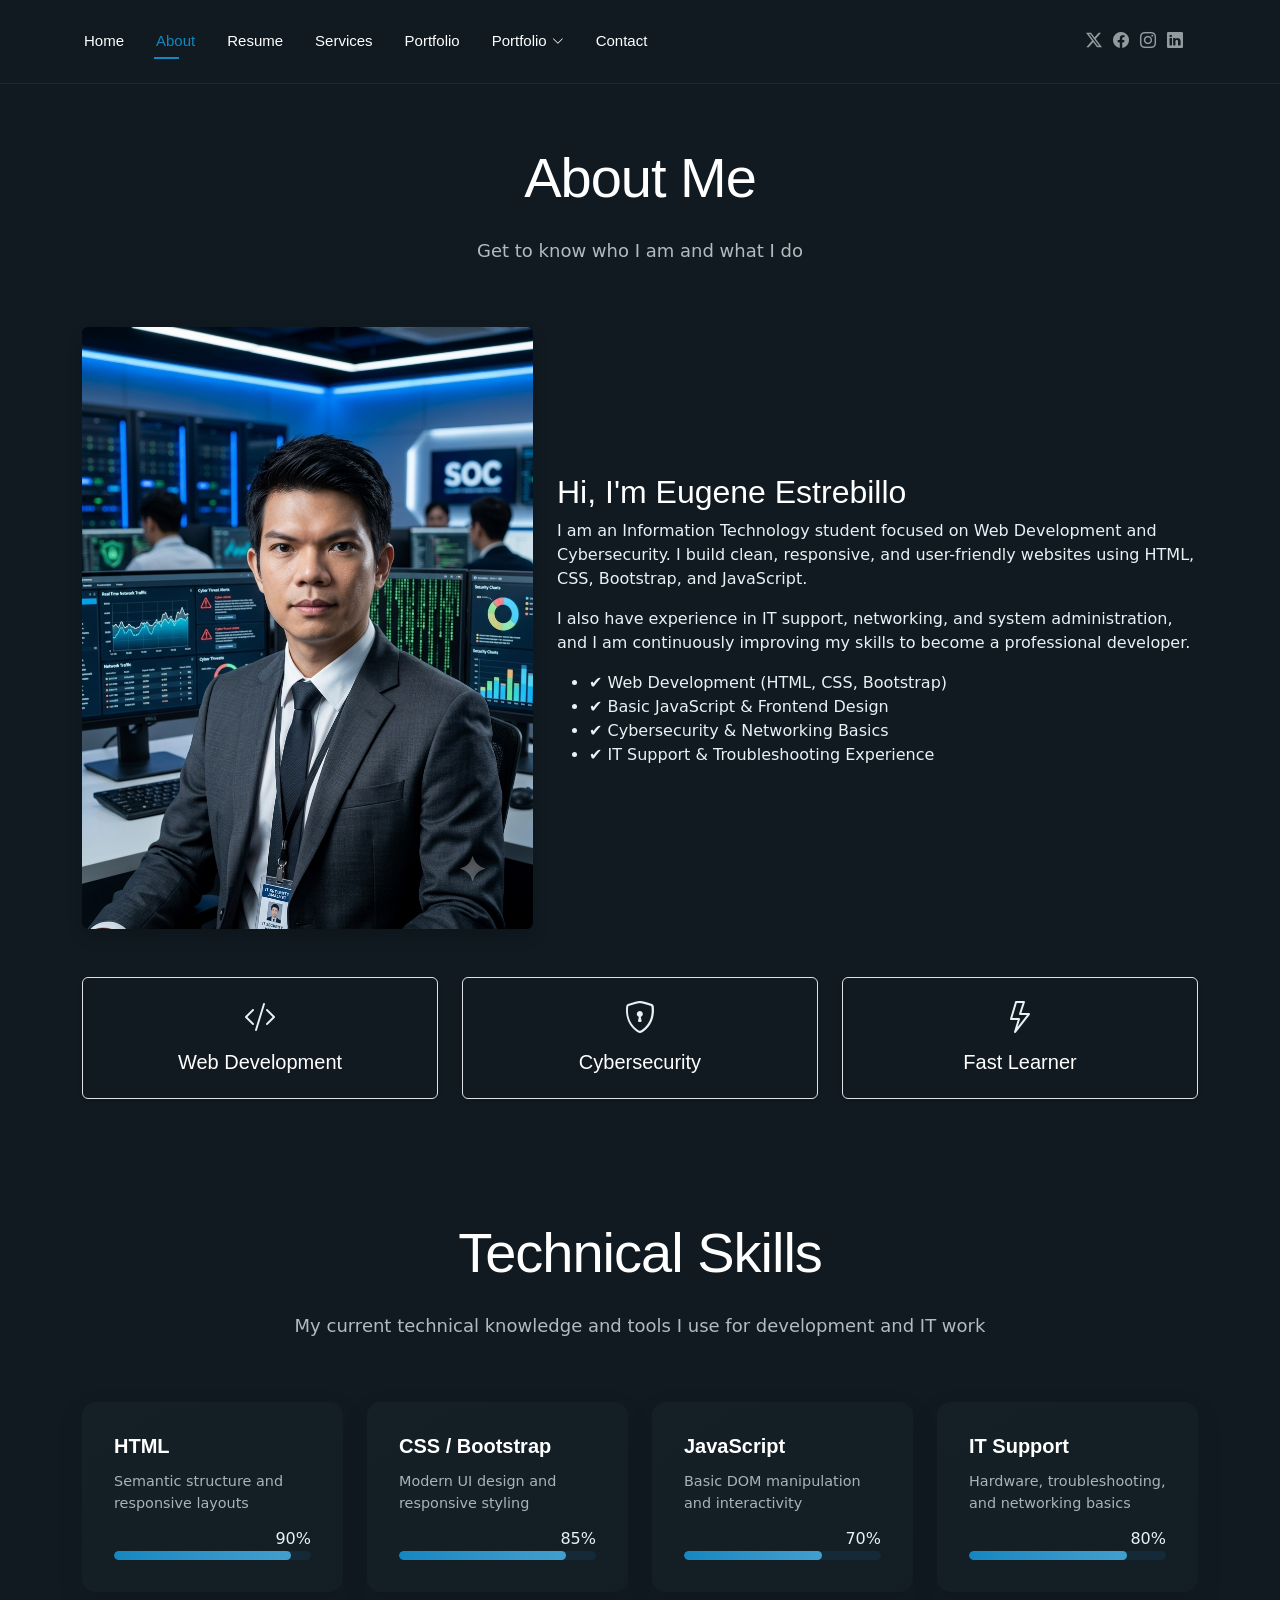
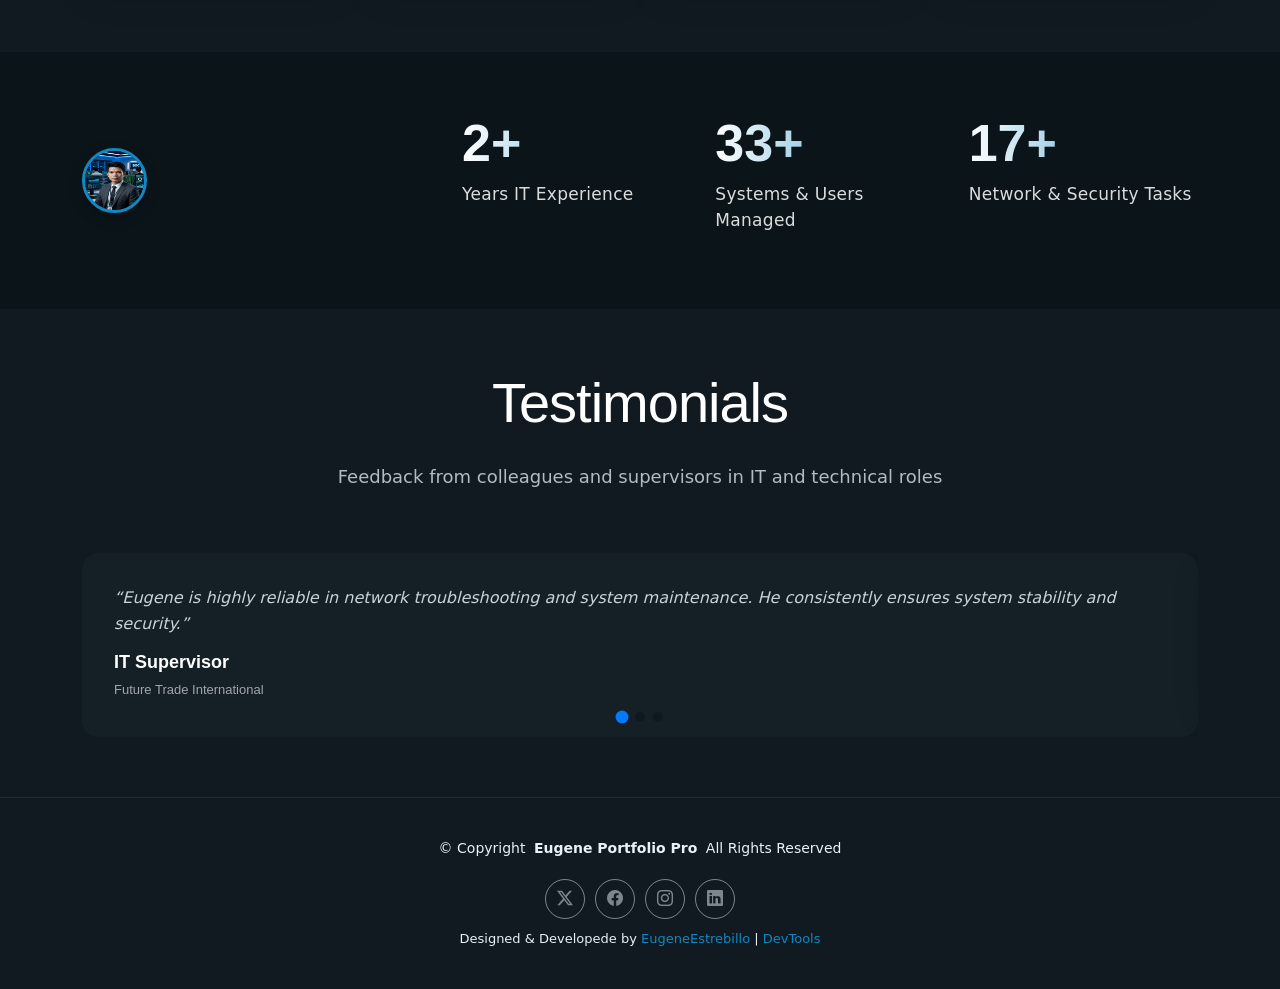
==== commit d6579e64: "Update about.html" ====
--- a/about.html
+++ b/about.html
@@ -92,7 +92,7 @@
 
       <!-- IMAGE -->
       <div class="col-lg-5">
-        <img src="assets/img/profile/eugene.jpg" class="img-fluid rounded shadow" alt="Eugene Profile">
+        <img src="assets/img/profile/eugene.png" class="img-fluid rounded shadow" alt="Eugene Profile">
       </div>
 
       <!-- TEXT -->
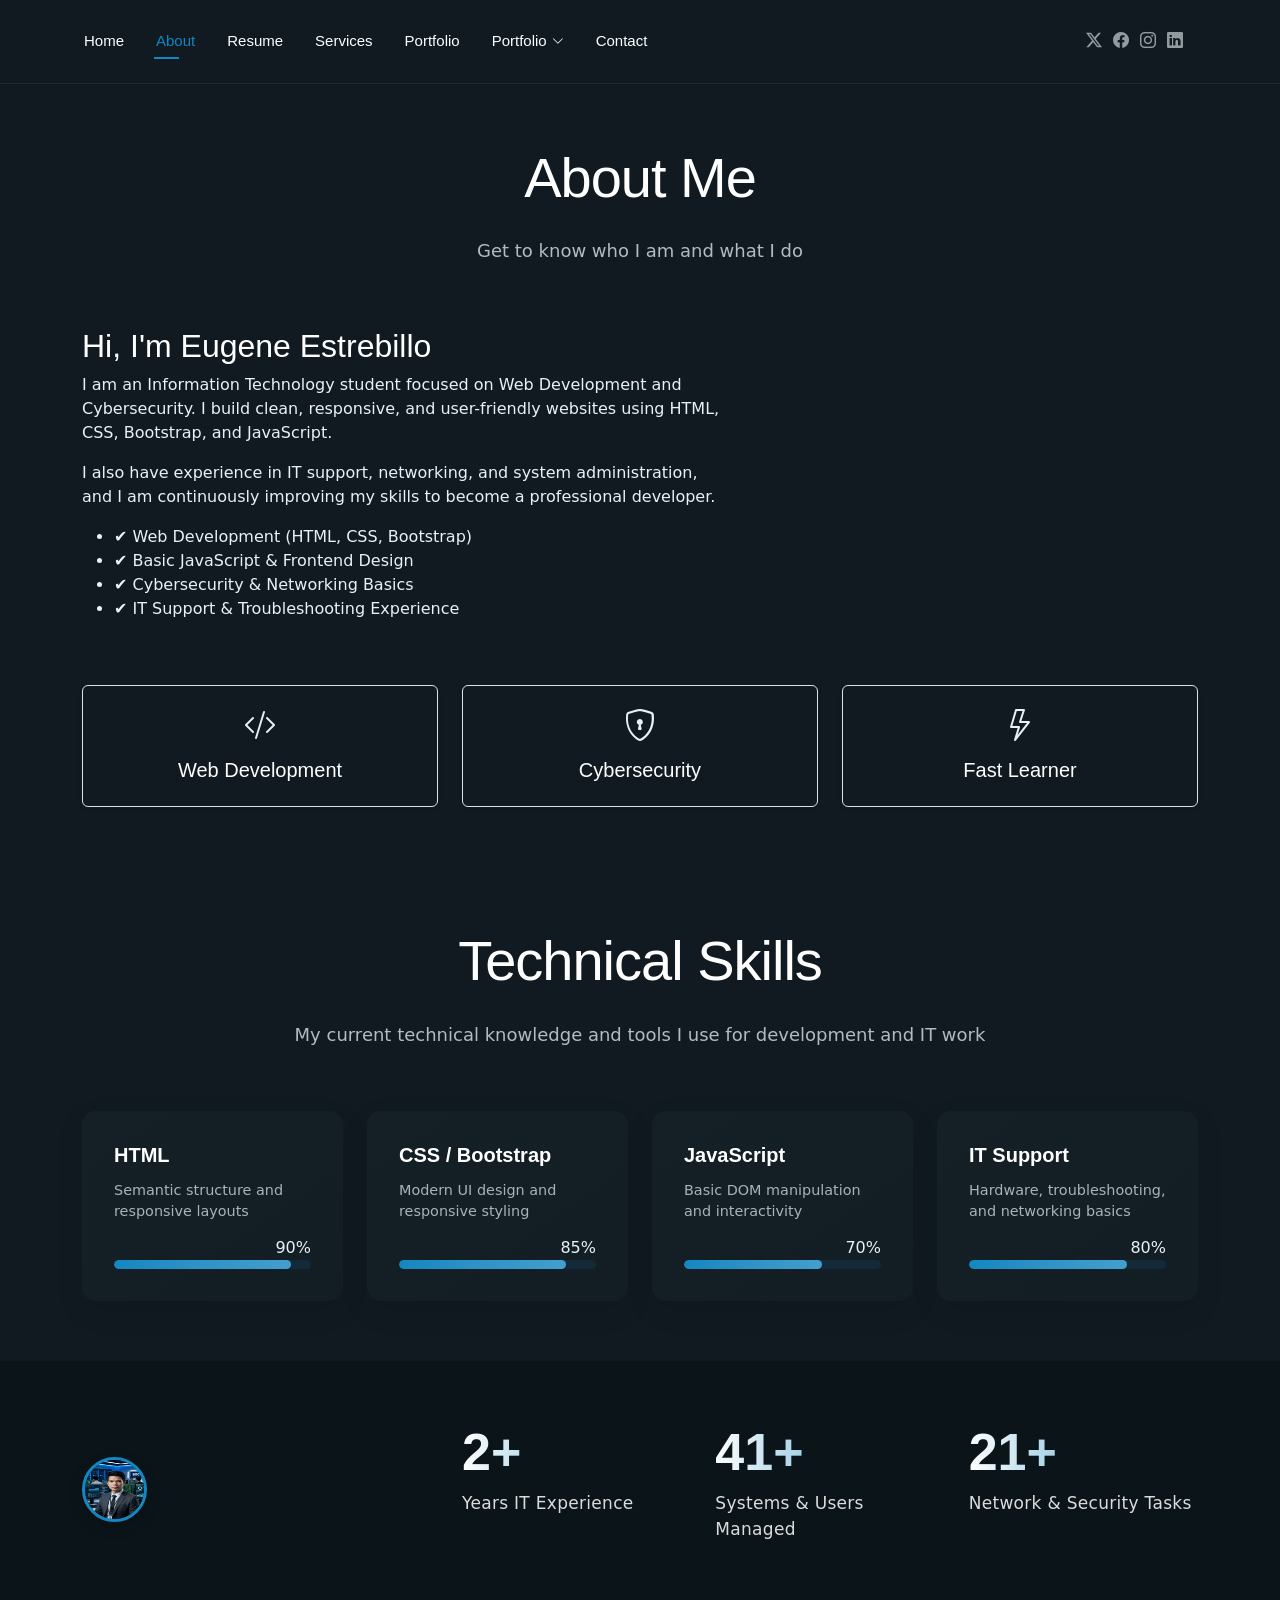
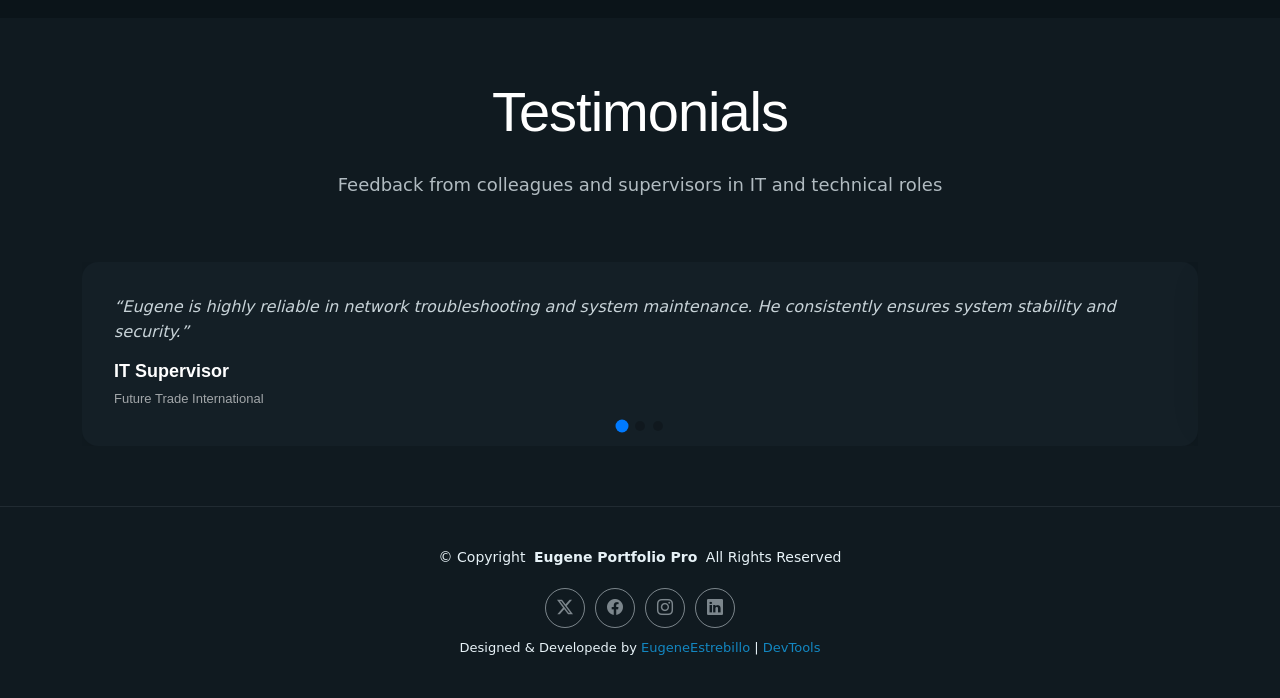
==== commit c36232e2: "Update about.html" ====
--- a/about.html
+++ b/about.html
@@ -90,10 +90,10 @@
 
     <div class="row align-items-center gy-5 mb-5">
 
-      <!-- IMAGE -->
+      <!-- IMAGE 
       <div class="col-lg-5">
         <img src="assets/img/profile/eugene.png" class="img-fluid rounded shadow" alt="Eugene Profile">
-      </div>
+      </div> -->
 
       <!-- TEXT -->
       <div class="col-lg-7">
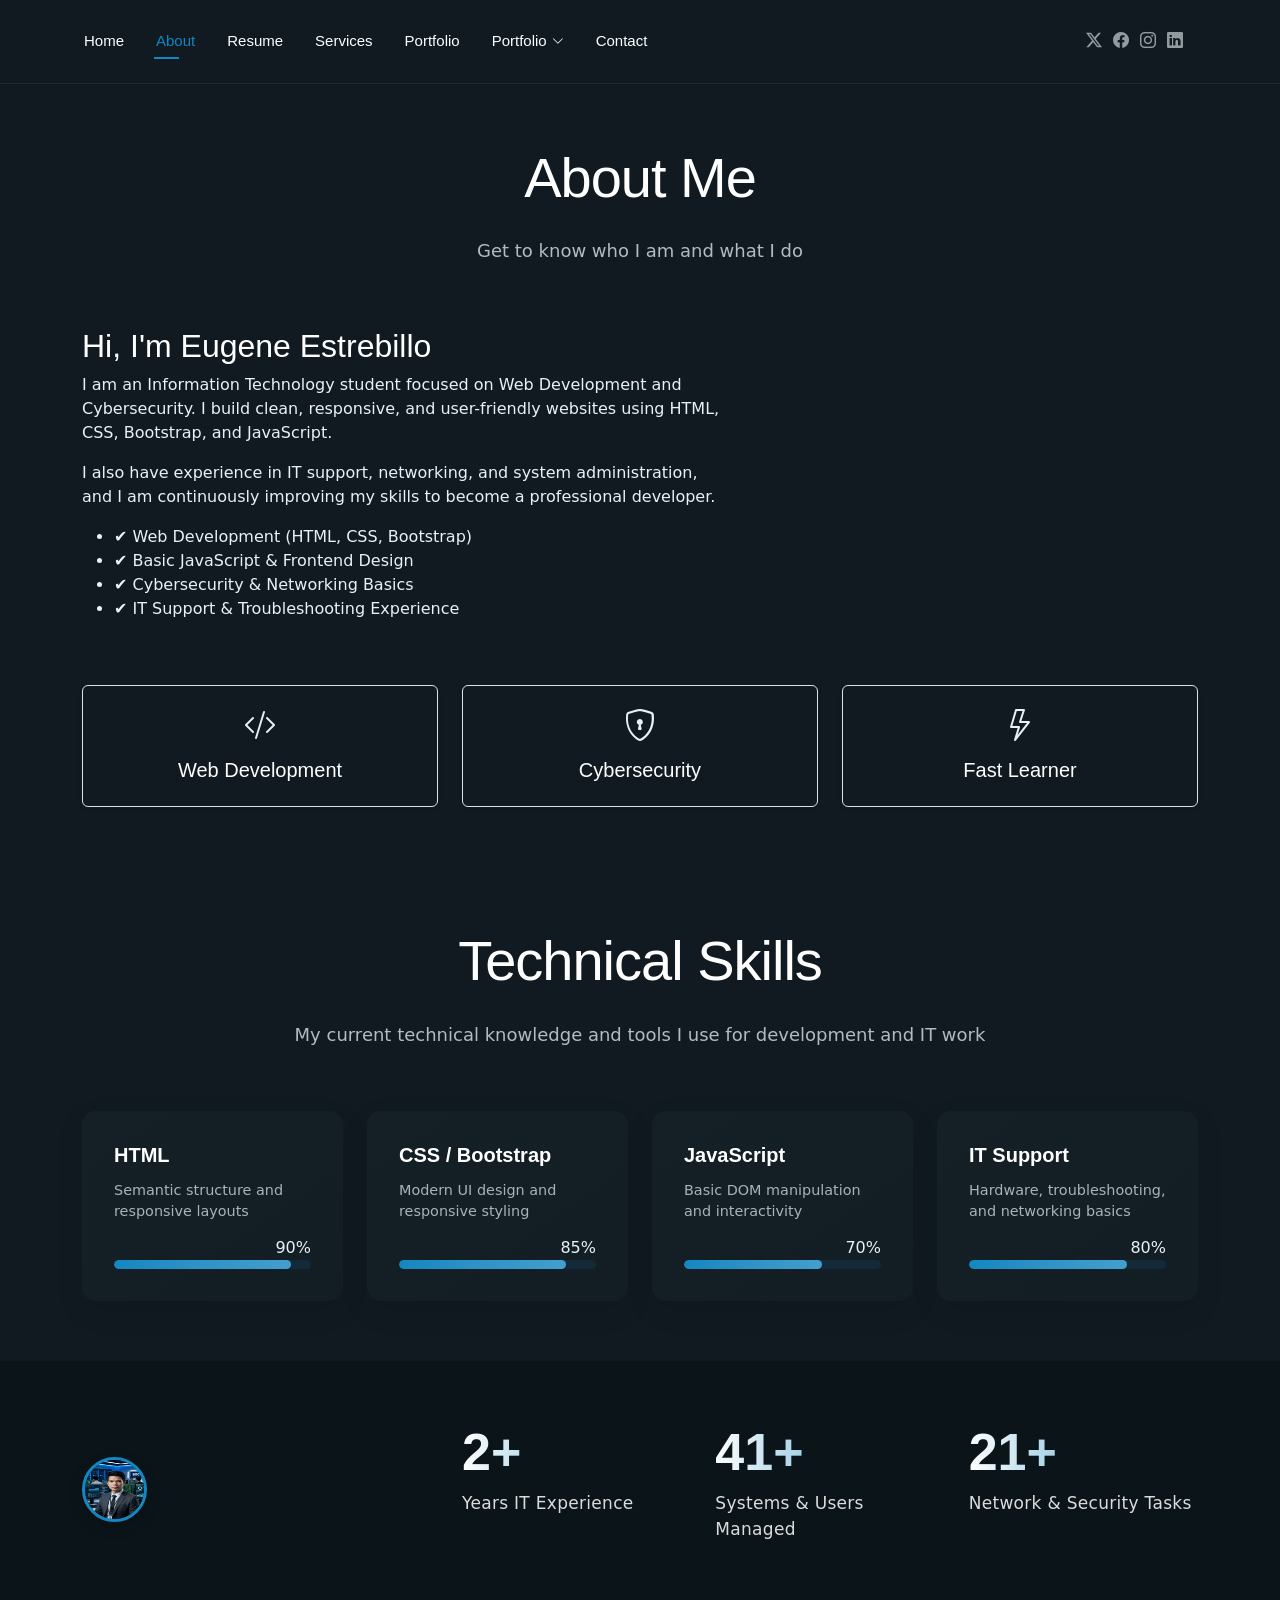
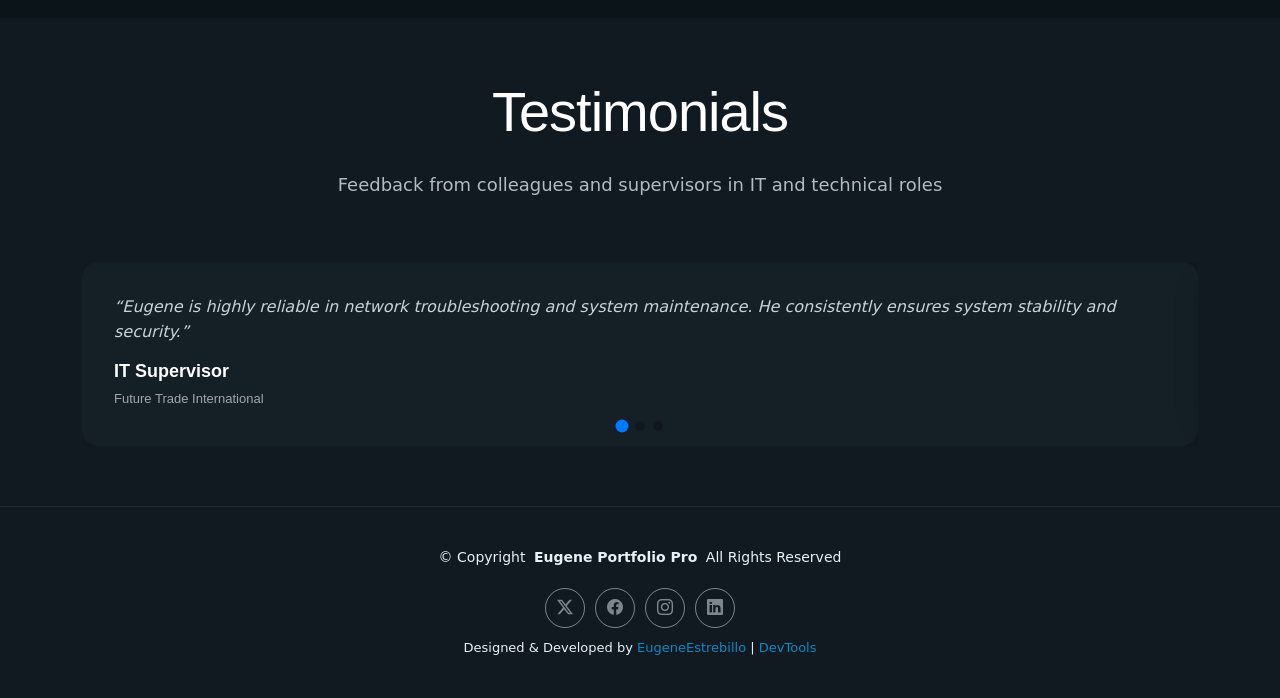
==== commit e3dfad1a: "Update about.html" ====
--- a/about.html
+++ b/about.html
@@ -340,7 +340,7 @@
       </div>
       <div class="credits">
 
-        Designed & Developede by <a href="https://www.facebook.com/eugeneeugeneeu/">EugeneEstrebillo</a> | <a href="https://www.facebook.com/eugeneeugeneeu/">DevTools</a>
+        Designed & Developed by <a href="https://www.facebook.com/eugeneeugeneeu/">EugeneEstrebillo</a> | <a href="https://www.facebook.com/eugeneeugeneeu/">DevTools</a>
       </div>
     </div>
 
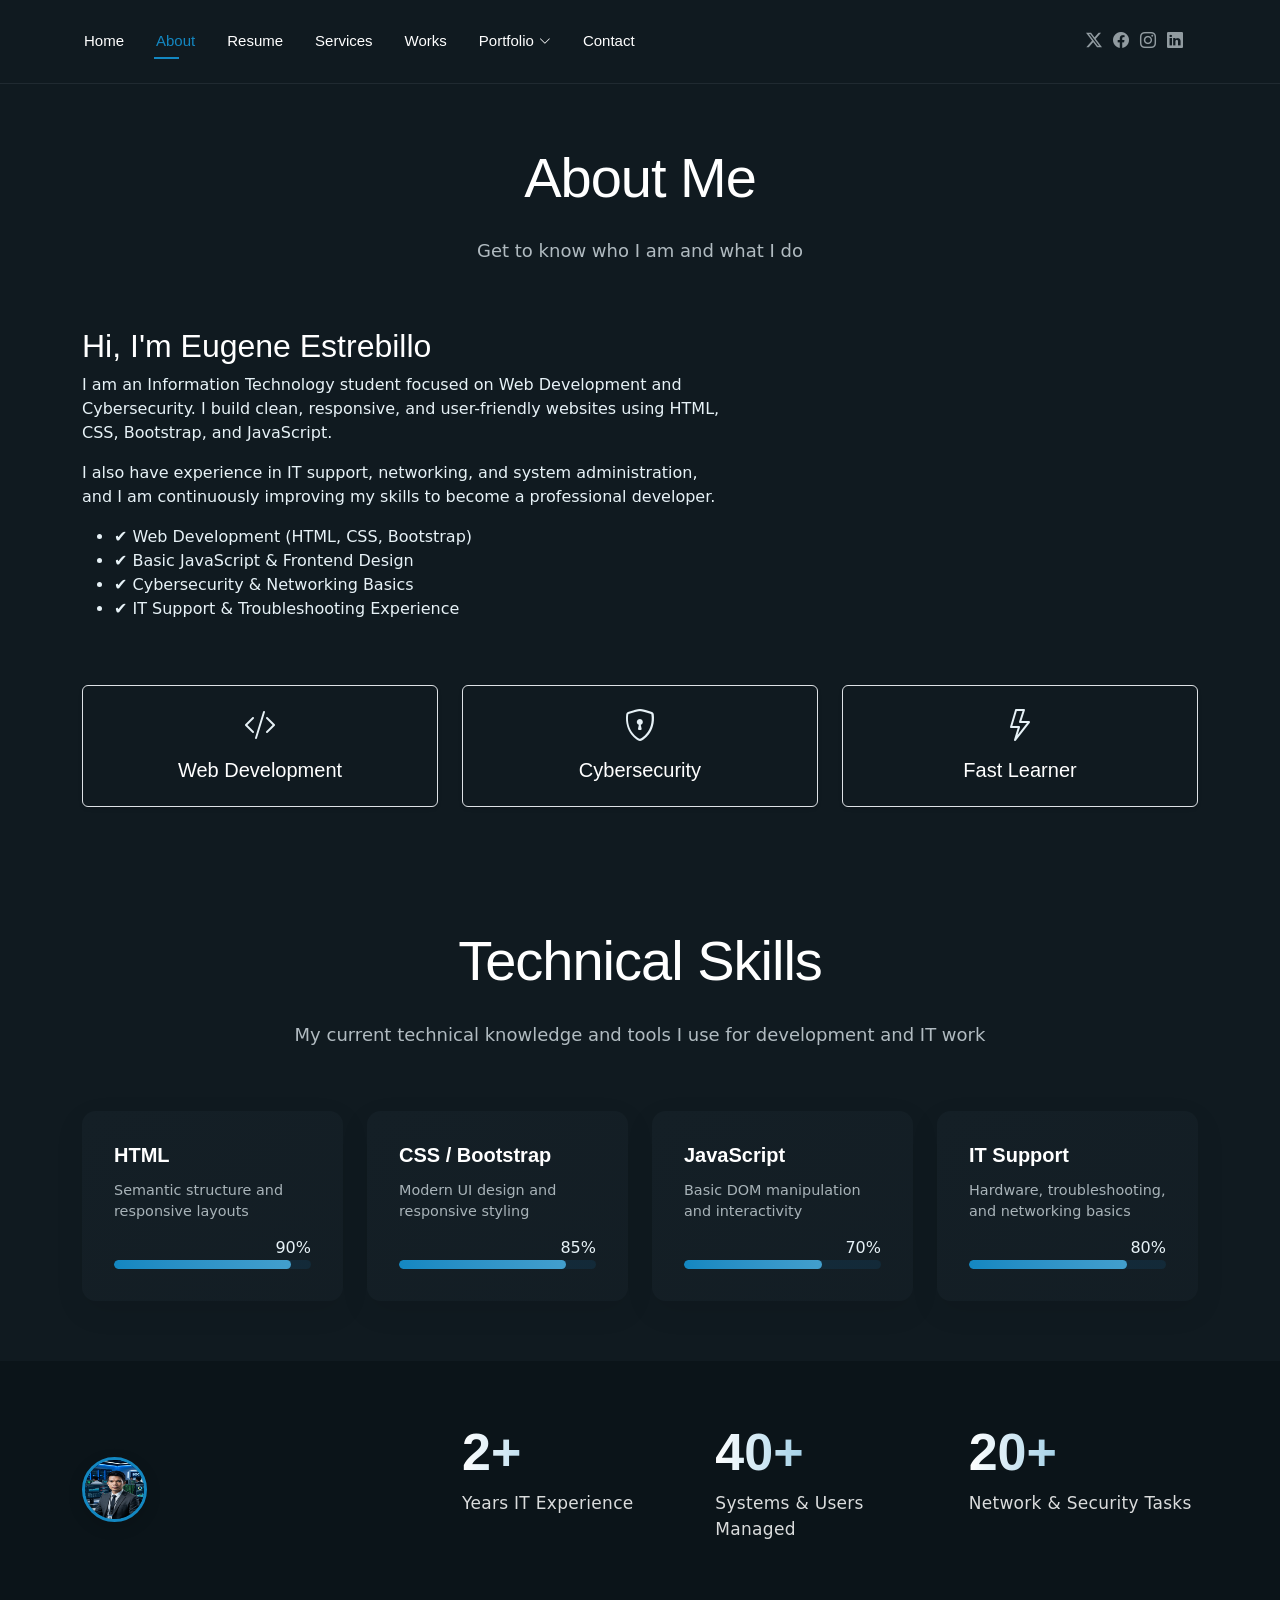
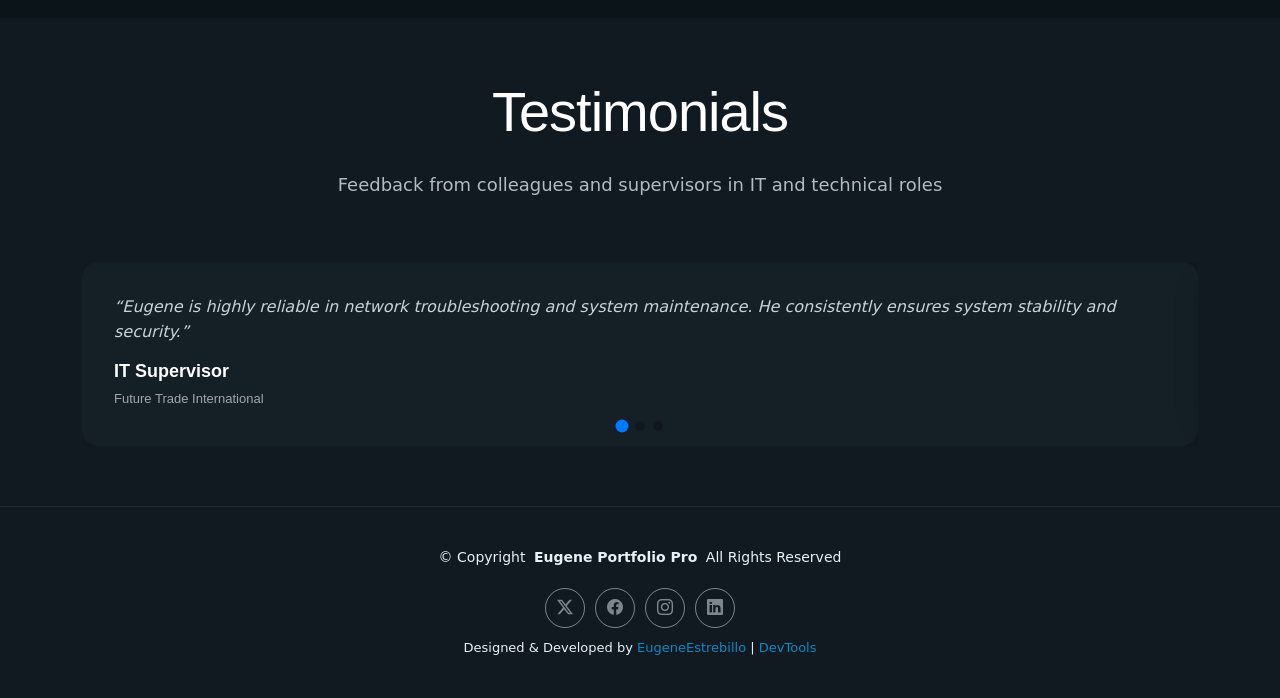
==== commit 2d74debc: "Update about.html" ====
--- a/about.html
+++ b/about.html
@@ -46,7 +46,7 @@
           <li><a href="about.html" class="active">About</a></li>
           <li><a href="resume.html">Resume</a></li>
           <li><a href="services.html">Services</a></li>
-          <li><a href="portfolio.html">Portfolio</a></li>
+          <li><a href="portfolio.html">Works</a></li>
           <li class="dropdown"><a href="#"><span>Portfolio</span> <i class="bi bi-chevron-down toggle-dropdown"></i></a>
         <ul>
           <li><a href="#">Web Projects</a></li>
